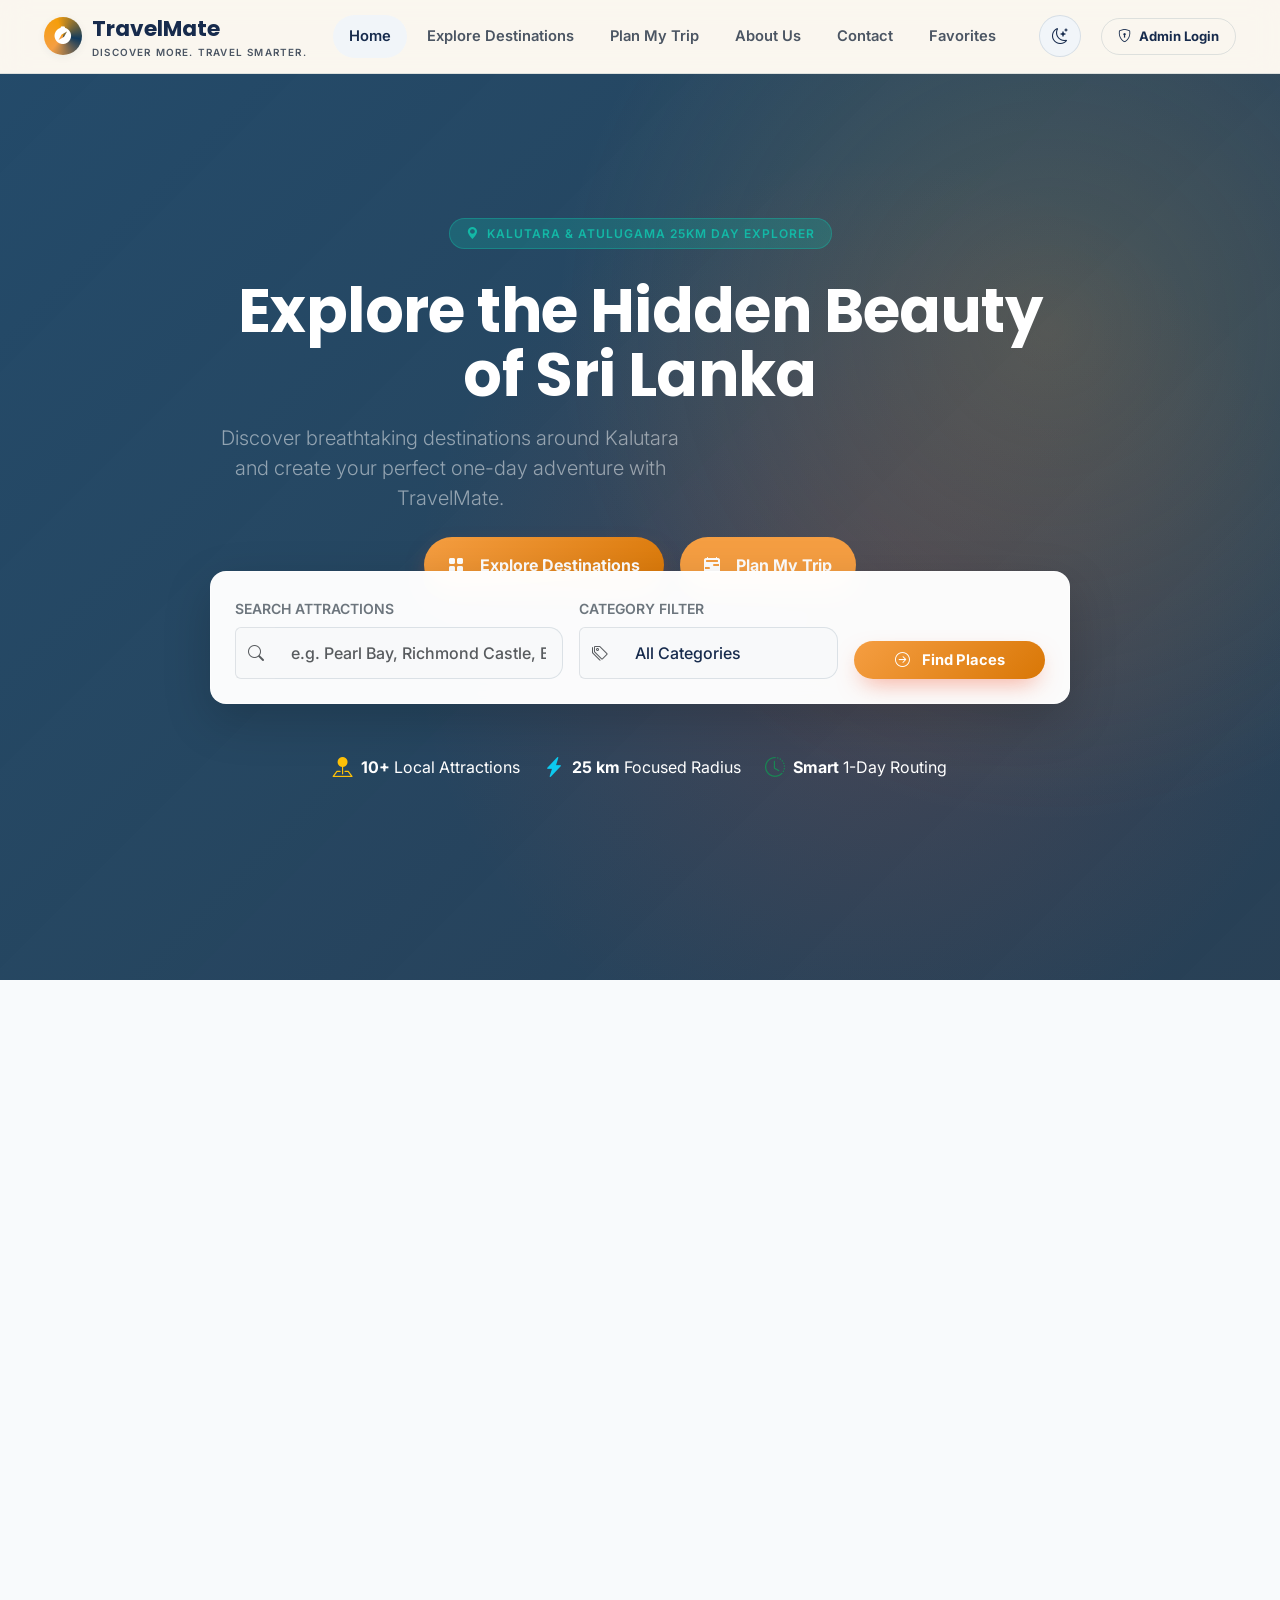
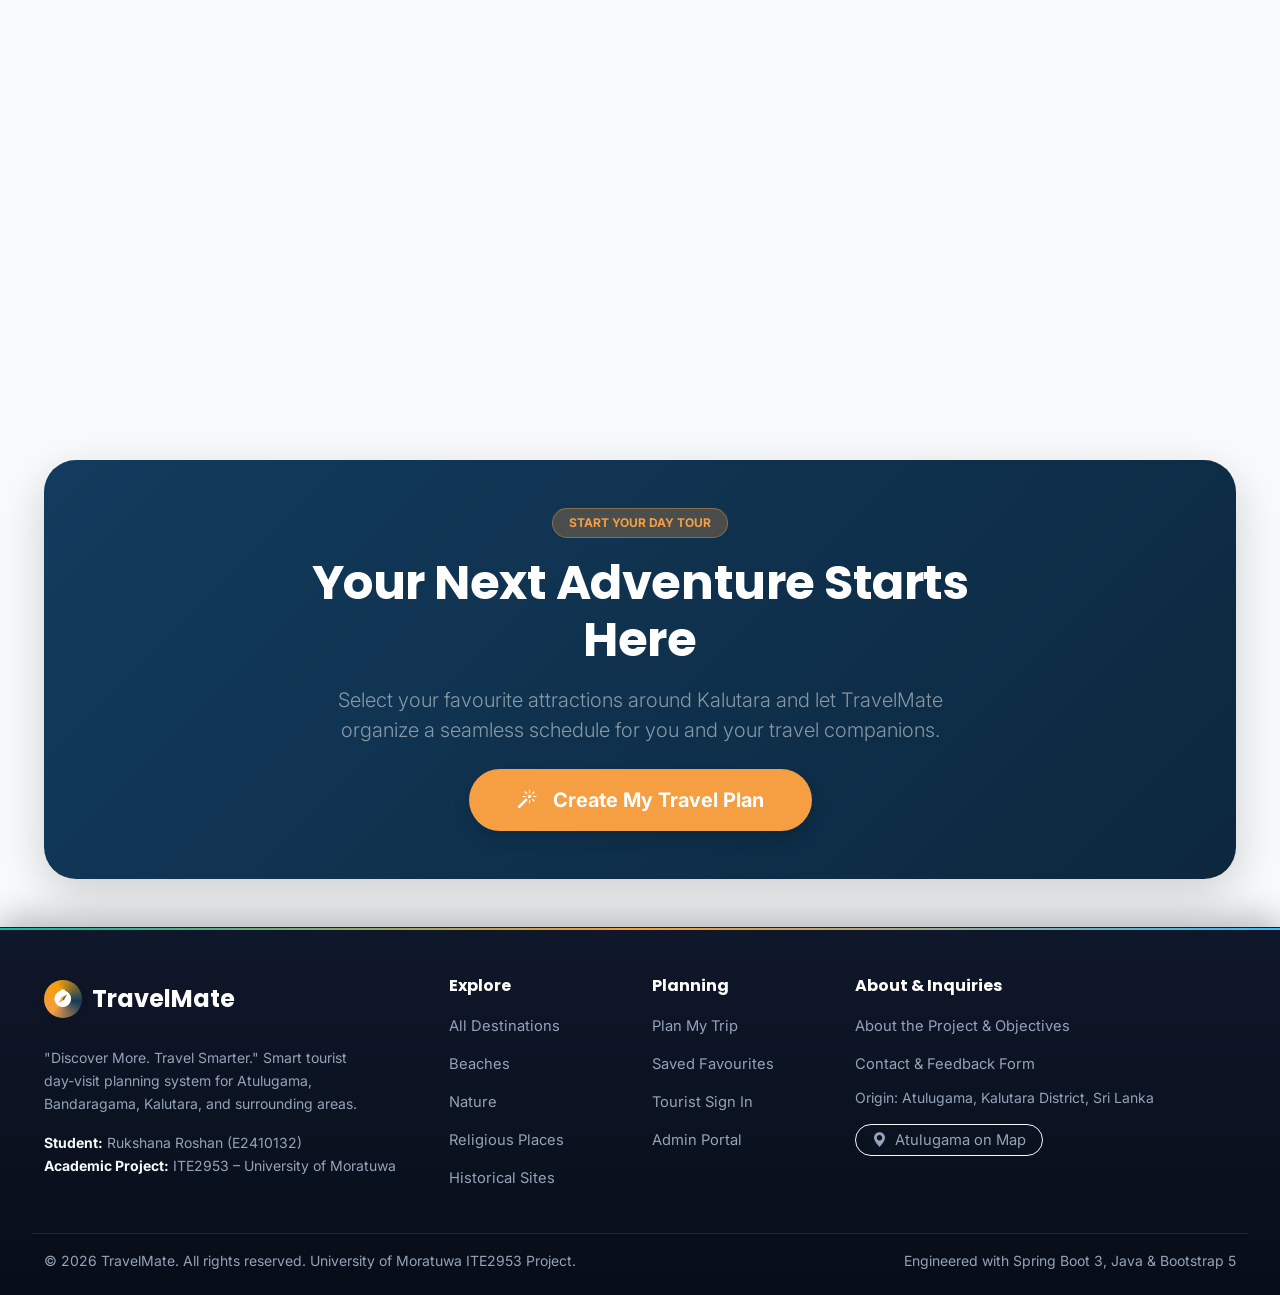
==== frontend/index.html @ 0e86705a "feat(ui): design frontend web pages and CSS design system" ====
<!DOCTYPE html>
<html lang="en">
<head>
<meta charset="UTF-8" />
<meta name="viewport" content="width=device-width, initial-scale=1.0" />
<title>TravelMate – Smart Tourist Day-Visit Planner</title>
<meta name="description" content="Discover breathtaking destinations around Kalutara and Atulugama, Sri Lanka and create your perfect one-day adventure with TravelMate." />
<link rel="preconnect" href="https://fonts.googleapis.com">
<link rel="preconnect" href="https://fonts.gstatic.com" crossorigin>
<link href="https://fonts.googleapis.com/css2?family=Inter:wght@300;400;500;600;700&family=Poppins:wght@500;600;700;800&display=swap" rel="stylesheet">
<link href="https://cdn.jsdelivr.net/npm/bootstrap@5.3.3/dist/css/bootstrap.min.css" rel="stylesheet">
<link href="https://cdn.jsdelivr.net/npm/bootstrap-icons@1.11.3/font/bootstrap-icons.css" rel="stylesheet">
<link rel="stylesheet" href="css/style.css">
</head>
<body data-page="home">

<!-- ===================== NAVIGATION BAR ===================== -->
<nav class="tm-nav sticky-top">
  <div class="container-tm">
    <a href="index.html" class="tm-brand">
      <span class="mark"><i class="bi bi-compass-fill"></i></span>
      <span>TravelMate<small>Discover More. Travel Smarter.</small></span>
    </a>
    <div class="tm-nav-links">
      <a href="index.html" data-nav="home" class="active">Home</a>
      <a href="places.html" data-nav="places">Explore Destinations</a>
      <a href="itinerary.html" data-nav="itinerary">Plan My Trip</a>
      <a href="about.html" data-nav="about">About Us</a>
      <a href="contact.html" data-nav="contact">Contact</a>
      <a href="favorites.html" data-nav="favorites">Favorites</a>
    </div>
    <div class="tm-nav-actions">
      <button class="icon-btn" data-theme-toggle title="Toggle Dark/Light Mode"><i class="bi bi-moon-stars" data-theme-icon></i></button>
      <span data-auth-slot></span>
      <a href="login.html" class="btn-tm btn-tm-outline btn-tm-sm" data-auth-hide><i class="bi bi-shield-lock"></i> Admin Login</a>
      <button class="tm-nav-toggle d-lg-none" aria-label="Toggle navigation"><i class="bi bi-list fs-3"></i></button>
    </div>
  </div>
</nav>

<!-- ===================== HERO SECTION ===================== -->
<header class="tm-hero" style="background: linear-gradient(135deg, rgba(18, 59, 93, 0.92) 0%, rgba(12, 39, 62, 0.88) 100%), url('https://images.unsplash.com/photo-1544735716-392fe2489ffa?auto=format&fit=crop&w=1920&q=80') center/cover no-repeat;">
  <div class="container-tm py-5">
    <div class="tm-hero-content text-center mx-auto" style="max-width: 860px;">
      <span class="badge rounded-pill px-3 py-2 mb-3 text-uppercase fw-semibold" style="background: rgba(19, 184, 166, 0.25); color: #13B8A6; border: 1px solid rgba(19, 184, 166, 0.4); letter-spacing: 1px;">
        <i class="bi bi-geo-alt-fill me-1"></i> Kalutara &amp; Atulugama 25km Day Explorer
      </span>
      <h1 class="display-4 fw-bold text-white mb-3" style="font-family: var(--font-display);">Explore the Hidden Beauty of Sri Lanka</h1>
      <p class="lead text-white-50 mb-4 fs-5">
        Discover breathtaking destinations around Kalutara and create your perfect one-day adventure with TravelMate.
      </p>
      
      <div class="d-flex justify-content-center gap-3 flex-wrap mb-5">
        <a href="places.html" class="btn-tm btn-tm-primary px-4 py-3 fs-6">
          <i class="bi bi-grid-fill me-2"></i> Explore Destinations
        </a>
        <a href="itinerary.html" class="btn-tm btn-tm-accent px-4 py-3 fs-6" style="background: var(--accent); color: #fff;">
          <i class="bi bi-calendar2-range-fill me-2"></i> Plan My Trip
        </a>
      </div>

      <!-- HERO SEARCH BOX -->
      <div class="tm-search-card shadow-lg p-4 rounded-4" style="background: rgba(255, 255, 255, 0.98); backdrop-filter: blur(10px); color: var(--text-dark);">
        <form id="heroSearchForm" class="row g-3 align-items-end text-start">
          <div class="col-lg-5 col-md-6">
            <label class="form-label fw-semibold text-secondary small text-uppercase">Search Attractions</label>
            <div class="input-group">
              <span class="input-group-text bg-light border-end-0"><i class="bi bi-search text-muted"></i></span>
              <input type="text" id="heroKeyword" class="form-control border-start-0 bg-light" placeholder="e.g. Pearl Bay, Richmond Castle, Beach..." />
            </div>
          </div>
          <div class="col-lg-4 col-md-6">
            <label class="form-label fw-semibold text-secondary small text-uppercase">Category Filter</label>
            <div class="input-group">
              <span class="input-group-text bg-light border-end-0"><i class="bi bi-tags text-muted"></i></span>
              <select id="heroCategory" class="form-select border-start-0 bg-light">
                <option value="">All Categories</option>
                <option value="1">Recreation</option>
                <option value="2">Adventure</option>
                <option value="3">Nature</option>
                <option value="4">Beaches</option>
                <option value="5">Religious Places</option>
                <option value="6">Historical Attractions</option>
              </select>
            </div>
          </div>
          <div class="col-lg-3 col-md-12">
            <button type="submit" class="btn-tm btn-tm-primary w-100 py-2">
              <i class="bi bi-arrow-right-circle me-1"></i> Find Places
            </button>
          </div>
        </form>
      </div>

      <!-- Hero quick metrics -->
      <div class="d-flex justify-content-center gap-4 mt-5 text-white flex-wrap">
        <div class="d-flex align-items-center gap-2"><i class="bi bi-pin-map-fill text-warning fs-5"></i><span><b>10+</b> Local Attractions</span></div>
        <div class="d-flex align-items-center gap-2"><i class="bi bi-lightning-charge-fill text-info fs-5"></i><span><b>25 km</b> Focused Radius</span></div>
        <div class="d-flex align-items-center gap-2"><i class="bi bi-clock-history text-success fs-5"></i><span><b>Smart</b> 1-Day Routing</span></div>
      </div>
    </div>
  </div>
</header>

<!-- ===================== HOW TRAVELMATE WORKS ===================== -->
<section class="tm-section py-5" style="background: var(--bg-soft);">
  <div class="container-tm py-4">
    <div class="text-center mb-5 fade-up">
      <span class="text-uppercase fw-bold small" style="color: var(--secondary); letter-spacing: 1.5px;">Simple &amp; Efficient</span>
      <h2 class="fw-bold mt-1" style="font-family: var(--font-display); color: var(--primary);">How TravelMate Works</h2>
      <p class="text-muted mx-auto" style="max-width: 620px;">Organize your short trip seamlessly without browsing through countless disjointed websites.</p>
    </div>

    <div class="row g-4 justify-content-center">
      <div class="col-md-4 fade-up">
        <div class="card h-100 border-0 p-4 rounded-4 shadow-sm text-center position-relative overflow-hidden" style="background: var(--surface);">
          <div class="rounded-circle d-inline-flex align-items-center justify-content-center mx-auto mb-3" style="width: 72px; height: 72px; background: rgba(18, 59, 93, 0.08); color: var(--primary);">
            <i class="bi bi-binoculars-fill fs-2"></i>
          </div>
          <div class="badge rounded-pill position-absolute top-0 end-0 m-3 px-3 py-2" style="background: var(--primary); color: #fff;">Step 1</div>
          <h5 class="fw-bold mb-2">1. Explore Nearby Destinations</h5>
          <p class="text-muted small mb-0">Browse verified attractions within ~25 km of Atulugama, complete with approximate distances, durations, and high-res imagery.</p>
        </div>
      </div>

      <div class="col-md-4 fade-up">
        <div class="card h-100 border-0 p-4 rounded-4 shadow-sm text-center position-relative overflow-hidden" style="background: var(--surface);">
          <div class="rounded-circle d-inline-flex align-items-center justify-content-center mx-auto mb-3" style="width: 72px; height: 72px; background: rgba(19, 184, 166, 0.12); color: var(--secondary);">
            <i class="bi bi-check-circle-fill fs-2"></i>
          </div>
          <div class="badge rounded-pill position-absolute top-0 end-0 m-3 px-3 py-2" style="background: var(--secondary); color: #fff;">Step 2</div>
          <h5 class="fw-bold mb-2">2. Select Your Favourite Places</h5>
          <p class="text-muted small mb-0">Pick the destinations you want to visit, set your trip start time, end time, and choose car or motorcycle travel mode.</p>
        </div>
      </div>

      <div class="col-md-4 fade-up">
        <div class="card h-100 border-0 p-4 rounded-4 shadow-sm text-center position-relative overflow-hidden" style="background: var(--surface);">
          <div class="rounded-circle d-inline-flex align-items-center justify-content-center mx-auto mb-3" style="width: 72px; height: 72px; background: rgba(245, 158, 66, 0.12); color: var(--accent);">
            <i class="bi bi-signpost-split-fill fs-2"></i>
          </div>
          <div class="badge rounded-pill position-absolute top-0 end-0 m-3 px-3 py-2" style="background: var(--accent); color: #fff;">Step 3</div>
          <h5 class="fw-bold mb-2">3. Generate Your Travel Plan</h5>
          <p class="text-muted small mb-0">Our nearest-neighbour algorithm arranges an optimal sequence with arrival/departure timestamps, ready to save or print.</p>
        </div>
      </div>
    </div>
  </div>
</section>

<!-- ===================== DESTINATION CATEGORIES ===================== -->
<section class="tm-section py-5">
  <div class="container-tm py-4">
    <div class="d-flex justify-content-between align-items-end flex-wrap gap-3 mb-5 fade-up">
      <div>
        <span class="text-uppercase fw-bold small" style="color: var(--secondary); letter-spacing: 1.5px;">Discover By Theme</span>
        <h2 class="fw-bold mb-0" style="font-family: var(--font-display); color: var(--primary);">Destination Categories</h2>
      </div>
      <a href="places.html" class="btn-tm btn-tm-outline">View All Attractions <i class="bi bi-arrow-right ms-1"></i></a>
    </div>

    <div class="row g-4" id="homeCategoryGrid">
      <!-- Loaded dynamically via js/index.js -->
    </div>
  </div>
</section>

<!-- ===================== FEATURED DESTINATIONS ===================== -->
<section class="tm-section py-5" style="background: var(--bg-soft);">
  <div class="container-tm py-4">
    <div class="d-flex justify-content-between align-items-end flex-wrap gap-3 mb-5 fade-up">
      <div>
        <span class="text-uppercase fw-bold small" style="color: var(--secondary); letter-spacing: 1.5px;">Hand-picked Highlights</span>
        <h2 class="fw-bold mb-0" style="font-family: var(--font-display); color: var(--primary);">Featured Destinations</h2>
        <p class="text-muted small mb-0 mt-1">Curated local attractions located within approximately 25 km of Atulugama</p>
      </div>
      <a href="places.html" class="btn-tm btn-tm-primary">Browse All Destinations <i class="bi bi-grid ms-1"></i></a>
    </div>

    <div class="row g-4" id="homeFeaturedGrid">
      <!-- Loaded dynamically via js/index.js -->
    </div>
  </div>
</section>

<!-- ===================== CALL TO ACTION ===================== -->
<section class="tm-section py-5">
  <div class="container-tm">
    <div class="card border-0 p-5 rounded-5 text-center shadow-lg position-relative overflow-hidden" style="background: linear-gradient(135deg, var(--primary) 0%, #0c273e 100%); color: #fff;">
      <div class="position-relative z-1" style="max-width: 680px; margin: 0 auto;">
        <span class="badge rounded-pill px-3 py-2 mb-3 text-uppercase" style="background: rgba(245, 158, 66, 0.25); color: #F59E42; border: 1px solid rgba(245, 158, 66, 0.4);">
          Start Your Day Tour
        </span>
        <h2 class="display-5 fw-bold text-white mb-3" style="font-family: var(--font-display);">Your Next Adventure Starts Here</h2>
        <p class="lead mb-4 text-white-50">Select your favourite attractions around Kalutara and let TravelMate organize a seamless schedule for you and your travel companions.</p>
        <a href="itinerary.html" class="btn-tm btn-tm-accent px-5 py-3 fs-5 shadow" style="background: var(--accent); color: #fff;">
          <i class="bi bi-magic me-2"></i> Create My Travel Plan
        </a>
      </div>
    </div>
  </div>
</section>

<!-- ===================== FOOTER ===================== -->
<footer class="tm-footer pt-5 pb-4">
  <div class="container-tm">
    <div class="row g-4 pb-4 border-bottom border-secondary border-opacity-25">
      <div class="col-lg-4 col-md-6">
        <a href="index.html" class="tm-brand text-white mb-3 d-inline-flex text-decoration-none">
          <span class="mark bg-white text-primary"><i class="bi bi-compass-fill"></i></span>
          <span class="text-white fs-4 fw-bold">TravelMate</span>
        </a>
        <p class="small text-white-50 mt-2" style="max-width: 320px;">
          "Discover More. Travel Smarter." Smart tourist day-visit planning system for Atulugama, Bandaragama, Kalutara, and surrounding areas.
        </p>
        <p class="small text-white-50 mb-0">
          <strong>Student:</strong> Rukshana Roshan (E2410132)<br>
          <strong>Academic Project:</strong> ITE2953 – University of Moratuwa
        </p>
      </div>

      <div class="col-lg-2 col-6">
        <h6 class="text-white fw-bold mb-3">Explore</h6>
        <ul class="list-unstyled small d-flex flex-column gap-2 text-white-50">
          <li><a href="places.html" class="text-decoration-none text-white-50 hover-text-white">All Destinations</a></li>
          <li><a href="places.html?category=4" class="text-decoration-none text-white-50 hover-text-white">Beaches</a></li>
          <li><a href="places.html?category=3" class="text-decoration-none text-white-50 hover-text-white">Nature</a></li>
          <li><a href="places.html?category=5" class="text-decoration-none text-white-50 hover-text-white">Religious Places</a></li>
          <li><a href="places.html?category=6" class="text-decoration-none text-white-50 hover-text-white">Historical Sites</a></li>
        </ul>
      </div>

      <div class="col-lg-2 col-6">
        <h6 class="text-white fw-bold mb-3">Planning</h6>
        <ul class="list-unstyled small d-flex flex-column gap-2 text-white-50">
          <li><a href="itinerary.html" class="text-decoration-none text-white-50 hover-text-white">Plan My Trip</a></li>
          <li><a href="favorites.html" class="text-decoration-none text-white-50 hover-text-white">Saved Favourites</a></li>
          <li><a href="login.html" class="text-decoration-none text-white-50 hover-text-white">Tourist Sign In</a></li>
          <li><a href="login.html" class="text-decoration-none text-white-50 hover-text-white">Admin Portal</a></li>
        </ul>
      </div>

      <div class="col-lg-4 col-md-6">
        <h6 class="text-white fw-bold mb-3">About &amp; Inquiries</h6>
        <ul class="list-unstyled small d-flex flex-column gap-2 text-white-50 mb-3">
          <li><a href="about.html" class="text-decoration-none text-white-50 hover-text-white">About the Project &amp; Objectives</a></li>
          <li><a href="contact.html" class="text-decoration-none text-white-50 hover-text-white">Contact &amp; Feedback Form</a></li>
          <li><span class="text-white-50">Origin: Atulugama, Kalutara District, Sri Lanka</span></li>
        </ul>
        <div class="d-flex gap-2">
          <a href="https://maps.google.com/?q=6.7022,80.0528" target="_blank" class="btn btn-sm btn-outline-light rounded-pill px-3">
            <i class="bi bi-geo-alt-fill me-1"></i> Atulugama on Map
          </a>
        </div>
      </div>
    </div>

    <div class="d-flex justify-content-between align-items-center flex-wrap pt-3 small text-white-50">
      <span>&copy; 2026 TravelMate. All rights reserved. University of Moratuwa ITE2953 Project.</span>
      <span>Engineered with Spring Boot 3, Java &amp; Bootstrap 5</span>
    </div>
  </div>
</footer>

<script src="https://cdn.jsdelivr.net/npm/bootstrap@5.3.3/dist/js/bootstrap.bundle.min.js"></script>
<script src="js/data.js"></script>
<script src="js/config.js"></script>
<script src="js/api.js"></script>
<script src="js/main.js"></script>
<script src="js/index.js"></script>
</body>
</html>
---- frontend/css/style.css ----
/* ==========================================================================
   TRAVEL MATE — Core Design System
   "Discover More. Travel Smarter."
   Color Palette:
     Primary: Deep Ocean Blue (#123B5D)
     Secondary: Tropical Teal (#13B8A6)
     Accent: Sunset Orange (#F59E42)
     Background: Soft White (#F8FAFC)
     Text: Dark Slate (#172B4D)
   Typography: Poppins (headings), Inter (body)
   ========================================================================== */

@import url('https://fonts.googleapis.com/css2?family=Inter:wght@300;400;500;600;700&family=Poppins:wght@500;600;700;800&display=swap');

/* ---------- Design Tokens ---------- */
:root {
  /* Brand palette */
  --primary: #123B5D;          /* Deep Ocean Blue */
  --secondary: #13B8A6;        /* Tropical Teal */
  --accent: #F59E42;           /* Sunset Orange */
  --bg-soft: #F8FAFC;          /* Soft White */
  --text-dark: #172B4D;        /* Dark Slate */

  --ink: var(--text-dark);
  --teal: var(--primary);
  --teal-deep: #0c273e;
  --teal-soft: #e2f7f4;
  --coral: var(--accent);
  --coral-deep: #d97706;
  --gold: #f59e0b;
  --sand: var(--bg-soft);
  --sand-100: #eef2f6;
  --mist: #f1f5f9;
  --white: #ffffff;
  --line: rgba(18, 59, 93, 0.12);

  /* Semantic (light mode default) */
  --bg: var(--sand);
  --surface: var(--white);
  --surface-2: var(--mist);
  --text: var(--ink);
  --text-muted: #4b5563;
  --border: var(--line);
  --shadow-color: 18, 59, 93;

  /* Type */
  --font-display: "Poppins", -apple-system, BlinkMacSystemFont, "Segoe UI", sans-serif;
  --font-body: "Inter", -apple-system, BlinkMacSystemFont, "Segoe UI", sans-serif;

  /* Radii & shadow */
  --r-sm: 8px;
  --r-md: 14px;
  --r-lg: 20px;
  --r-pill: 999px;
  --shadow-sm: 0 2px 8px rgba(var(--shadow-color), 0.06);
  --shadow-md: 0 8px 24px rgba(var(--shadow-color), 0.08);
  --shadow-lg: 0 16px 36px rgba(var(--shadow-color), 0.12);

  --nav-h: 74px;
  --transition: 200ms cubic-bezier(.4, 0, .2, 1);
}

[data-theme="dark"] {
  --bg: #0b1928;
  --surface: #102438;
  --surface-2: #16324c;
  --text: #f1f5f9;
  --text-muted: #94a3b8;
  --border: rgba(241, 245, 249, 0.12);
  --shadow-color: 0, 0, 0;
  --sand: #0b1928;
}

/* ---------- Reset / Base ---------- */
* { box-sizing: border-box; }

html { scroll-behavior: smooth; }

body {
  font-family: var(--font-body);
  background: var(--bg);
  color: var(--text);
  transition: background var(--transition), color var(--transition);
  padding-top: var(--nav-h);
  overflow-x: hidden;
}

h1, h2, h3, h4, .display {
  font-family: var(--font-display);
  color: var(--text);
  letter-spacing: -0.01em;
}

a { text-decoration: none; color: inherit; }

.text-muted-tm { color: var(--text-muted) !important; }

.eyebrow {
  font-family: var(--font-body);
  font-size: 0.72rem;
  font-weight: 800;
  letter-spacing: 0.16em;
  text-transform: uppercase;
  color: var(--coral);
}

.container-tm {
  width: 100%;
  max-width: 1240px;
  margin: 0 auto;
  padding: 0 24px;
}

::selection { background: var(--coral); color: #fff; }

:focus-visible {
  outline: 2px solid var(--coral);
  outline-offset: 3px;
}

@media (prefers-reduced-motion: reduce) {
  *, *::before, *::after {
    animation-duration: 0.01ms !important;
    animation-iteration-count: 1 !important;
    transition-duration: 0.01ms !important;
    scroll-behavior: auto !important;
  }
}

/* ---------- Navbar ---------- */
.tm-nav {
  position: fixed;
  top: 0; left: 0; right: 0;
  height: var(--nav-h);
  z-index: 1000;
  display: flex;
  align-items: center;
  background: rgba(251, 246, 236, 0.82);
  backdrop-filter: blur(14px) saturate(160%);
  -webkit-backdrop-filter: blur(14px) saturate(160%);
  border-bottom: 1px solid var(--border);
  transition: background var(--transition);
}
[data-theme="dark"] .tm-nav { background: rgba(8, 24, 26, 0.82); }

.tm-nav .container-tm { display: flex; align-items: center; justify-content: space-between; }

.tm-brand {
  display: flex; align-items: center; gap: 10px;
  font-family: var(--font-display);
  font-weight: 700; font-size: 1.35rem;
  color: var(--text);
}
.tm-brand .mark {
  width: 38px; height: 38px; border-radius: 50%;
  background: conic-gradient(from 220deg, var(--coral), var(--gold), var(--teal), var(--coral));
  display: flex; align-items: center; justify-content: center;
  color: #fff; font-size: 1.1rem;
  box-shadow: var(--shadow-sm);
}
.tm-brand small { display: block; font-size: 0.62rem; font-weight: 600; letter-spacing: .12em; color: var(--text-muted); text-transform: uppercase; font-family: var(--font-body); }

.tm-nav-links { display: flex; align-items: center; gap: 4px; }
.tm-nav-links a {
  padding: 10px 16px; border-radius: var(--r-pill);
  font-weight: 600; font-size: 0.92rem; color: var(--text-muted);
  transition: all var(--transition);
  position: relative;
}
.tm-nav-links a:hover, .tm-nav-links a.active { color: var(--text); background: var(--surface-2); }

.tm-nav-actions { display: flex; align-items: center; gap: 10px; }

.icon-btn {
  width: 42px; height: 42px; border-radius: 50%;
  display: inline-flex; align-items: center; justify-content: center;
  background: var(--surface-2); border: 1px solid var(--border);
  color: var(--text); cursor: pointer; transition: all var(--transition);
}
.icon-btn:hover { background: var(--coral); color: #fff; border-color: var(--coral); transform: translateY(-2px); }

.btn-tm {
  display: inline-flex; align-items: center; justify-content: center; gap: 8px;
  padding: 12px 24px; border-radius: var(--r-pill);
  font-weight: 700; font-size: 0.92rem; border: none; cursor: pointer;
  transition: all var(--transition); white-space: nowrap;
}
.btn-tm-primary {
  background: linear-gradient(135deg, var(--coral), var(--coral-deep));
  color: #fff; box-shadow: 0 10px 24px -8px rgba(242, 84, 45, 0.55);
}
.btn-tm-primary:hover { transform: translateY(-2px); box-shadow: 0 14px 30px -8px rgba(242, 84, 45, 0.65); color: #fff; }
.btn-tm-outline {
  background: transparent; border: 1.5px solid var(--border); color: var(--text);
}
.btn-tm-outline:hover { border-color: var(--teal); background: var(--surface-2); }
.btn-tm-dark { background: var(--teal-deep); color: #fff; }
.btn-tm-dark:hover { background: var(--ink); color: #fff; transform: translateY(-2px); }
.btn-tm-sm { padding: 8px 16px; font-size: 0.82rem; }
.btn-tm-block { width: 100%; }

.tm-nav-toggle {
  display: none; width: 42px; height: 42px; border-radius: 50%;
  border: 1px solid var(--border); background: var(--surface-2);
  align-items: center; justify-content: center; color: var(--text);
}

/* ---------- Hero ---------- */
.tm-hero {
  position: relative;
  background: radial-gradient(120% 140% at 15% 0%, #12615f 0%, var(--teal-deep) 46%, var(--ink) 100%);
  color: #fff;
  overflow: hidden;
  padding: 96px 0 150px;
}

.tm-hero::before {
  content: "";
  position: absolute; inset: 0;
  background-image:
    radial-gradient(circle at 82% 28%, rgba(232, 163, 61, 0.20), transparent 40%),
    radial-gradient(circle at 68% 60%, rgba(242, 84, 45, 0.16), transparent 45%);
  pointer-events: none;
}

.tm-radar {
  position: absolute; right: -6%; top: 50%; transform: translateY(-50%);
  width: 620px; height: 620px; max-width: 60vw; max-height: 60vw;
  opacity: 0.9; pointer-events: none;
}
.tm-radar circle.ring { fill: none; stroke: rgba(255,255,255,0.14); stroke-width: 1; }
.tm-radar circle.ring2 { fill: none; stroke: rgba(255,255,255,0.10); stroke-width: 1; stroke-dasharray: 4 6; }
.tm-radar .sweep {
  transform-origin: center;
  animation: tm-sweep 7s linear infinite;
}
@keyframes tm-sweep { to { transform: rotate(360deg); } }
.tm-radar .pin { fill: var(--gold); }
.tm-radar .pin.p2 { fill: var(--coral); }
.tm-radar .pulse { animation: tm-pulse 2.4s ease-out infinite; transform-origin: center; }
.tm-radar .pulse.delay { animation-delay: 1.2s; }
@keyframes tm-pulse {
  0% { opacity: 0.55; transform: scale(0.3); }
  100% { opacity: 0; transform: scale(3.2); }
}

.tm-hero-content { position: relative; z-index: 2; max-width: 640px; }
.tm-hero .eyebrow { color: var(--gold); }
.tm-hero h1 {
  font-size: clamp(2.4rem, 5vw, 3.8rem);
  font-weight: 600; line-height: 1.06; margin: 14px 0 20px;
}
.tm-hero h1 em { font-style: italic; color: var(--gold); }
.tm-hero p.lead { font-size: 1.12rem; color: rgba(255,255,255,0.78); max-width: 480px; margin-bottom: 34px; }

.tm-hero-stats { display: flex; gap: 34px; margin-top: 48px; flex-wrap: wrap; }
.tm-hero-stats .stat b { font-family: var(--font-display); font-size: 1.9rem; display: block; color: #fff; }
.tm-hero-stats .stat span { font-size: 0.8rem; color: rgba(255,255,255,0.6); text-transform: uppercase; letter-spacing: 0.08em; }

/* Search card overlapping hero */
.tm-search-card {
  position: relative; z-index: 3;
  background: rgba(255,255,255,0.95);
  backdrop-filter: blur(18px);
  border-radius: var(--r-lg);
  box-shadow: var(--shadow-lg);
  padding: 22px;
  margin-top: -70px;
  border: 1px solid rgba(255,255,255,0.6);
}
[data-theme="dark"] .tm-search-card { background: rgba(15, 44, 47, 0.95); border-color: rgba(255,255,255,0.06); }

.tm-search-card .form-control,
.tm-search-card .form-select {
  border-radius: var(--r-md);
  border: 1.5px solid var(--border);
  background: var(--surface-2);
  padding: 13px 16px;
  font-weight: 500;
  color: var(--text);
}
.tm-search-card .form-control:focus, .tm-search-card .form-select:focus {
  border-color: var(--coral); box-shadow: 0 0 0 4px rgba(242,84,45,0.12); background: var(--surface);
}
.tm-search-card label.tm-field-label {
  font-size: 0.7rem; font-weight: 800; text-transform: uppercase; letter-spacing: 0.08em;
  color: var(--text-muted); margin-bottom: 6px; display: block;
}

/* ---------- Section ---------- */
.tm-section { padding: 88px 0; }
.tm-section-tight { padding: 56px 0; }
.tm-section-head { max-width: 620px; margin-bottom: 44px; }
.tm-section-head h2 { font-size: clamp(1.7rem, 3vw, 2.4rem); font-weight: 600; margin: 10px 0 12px; }
.tm-section-alt { background: var(--surface-2); }

/* ---------- Category chips ---------- */
.tm-chip-row { display: flex; gap: 12px; flex-wrap: wrap; }
.tm-chip {
  display: inline-flex; align-items: center; gap: 8px;
  padding: 11px 20px; border-radius: var(--r-pill);
  background: var(--surface); border: 1.5px solid var(--border);
  font-weight: 700; font-size: 0.88rem; color: var(--text);
  cursor: pointer; transition: all var(--transition); user-select: none;
}
.tm-chip:hover { border-color: var(--teal); transform: translateY(-2px); }
.tm-chip.active { background: var(--ink); color: #fff; border-color: var(--ink); }
[data-theme="dark"] .tm-chip.active { background: var(--coral); border-color: var(--coral); }

/* ---------- Cards ---------- */
.tm-card {
  background: var(--surface);
  border-radius: var(--r-lg);
  overflow: hidden;
  border: 1px solid var(--border);
  box-shadow: var(--shadow-sm);
  transition: transform var(--transition), box-shadow var(--transition);
  height: 100%;
  display: flex; flex-direction: column;
}
.tm-card:hover { transform: translateY(-6px); box-shadow: var(--shadow-lg); }

.tm-card-media { position: relative; aspect-ratio: 4/3; overflow: hidden; background: var(--surface-2); }
.tm-card-media img { width: 100%; height: 100%; object-fit: cover; transition: transform 600ms ease; }
.tm-card:hover .tm-card-media img { transform: scale(1.08); }

.tm-card-fav {
  position: absolute; top: 12px; right: 12px; z-index: 2;
  width: 38px; height: 38px; border-radius: 50%;
  background: rgba(255,255,255,0.92); backdrop-filter: blur(6px);
  display: flex; align-items: center; justify-content: center;
  border: none; color: var(--coral); cursor: pointer; transition: all var(--transition);
}
.tm-card-fav:hover { transform: scale(1.1); }
.tm-card-fav.active i::before { content: "\f415"; } /* bi-heart-fill via bootstrap-icons */

.tm-card-badge {
  position: absolute; top: 12px; left: 12px; z-index: 2;
  background: rgba(11,46,51,0.72); backdrop-filter: blur(6px); color: #fff;
  font-size: 0.72rem; font-weight: 700; padding: 6px 12px; border-radius: var(--r-pill);
}

.tm-card-body { padding: 20px; display: flex; flex-direction: column; gap: 10px; flex: 1; }
.tm-card-body h3 { font-size: 1.12rem; font-weight: 600; margin: 0; }
.tm-card-meta { display: flex; align-items: center; gap: 14px; font-size: 0.82rem; color: var(--text-muted); flex-wrap: wrap; }
.tm-card-meta span { display: inline-flex; align-items: center; gap: 5px; }
.tm-card-foot { margin-top: auto; display: flex; align-items: center; justify-content: space-between; padding-top: 10px; border-top: 1px dashed var(--border); }
.tm-price { font-weight: 800; font-family: var(--font-display); color: var(--teal); }
[data-theme="dark"] .tm-price { color: #7fd6c9; }
.tm-rating { display: flex; align-items: center; gap: 4px; font-weight: 700; font-size: 0.86rem; color: var(--gold); }

/* Skeleton loaders */
.tm-skel { position: relative; overflow: hidden; background: var(--surface-2); }
.tm-skel::after {
  content: ""; position: absolute; inset: 0; transform: translateX(-100%);
  background: linear-gradient(90deg, transparent, rgba(255,255,255,0.35), transparent);
  animation: tm-shimmer 1.4s infinite;
}
[data-theme="dark"] .tm-skel::after { background: linear-gradient(90deg, transparent, rgba(255,255,255,0.06), transparent); }
@keyframes tm-shimmer { 100% { transform: translateX(100%); } }
.tm-skel-card { border-radius: var(--r-lg); height: 100%; min-height: 340px; }
.tm-skel-line { border-radius: 6px; height: 14px; margin-bottom: 10px; }

/* ---------- Toasts ---------- */
.tm-toast-stack { position: fixed; bottom: 24px; right: 24px; z-index: 2000; display: flex; flex-direction: column; gap: 10px; }
.tm-toast {
  min-width: 280px; max-width: 360px;
  background: var(--ink); color: #fff;
  border-radius: var(--r-md); padding: 14px 18px;
  display: flex; align-items: center; gap: 12px;
  box-shadow: var(--shadow-lg);
  animation: tm-toast-in 320ms cubic-bezier(.34,1.56,.64,1);
  border-left: 4px solid var(--teal);
}
.tm-toast.success { border-left-color: #2fbf71; }
.tm-toast.error { border-left-color: var(--coral); }
.tm-toast i { font-size: 1.2rem; }
.tm-toast.success i { color: #2fbf71; }
.tm-toast.error i { color: var(--coral); }
.tm-toast .msg { font-size: 0.88rem; font-weight: 600; }
@keyframes tm-toast-in { from { opacity: 0; transform: translateX(40px); } to { opacity: 1; transform: translateX(0); } }
.tm-toast.out { animation: tm-toast-out 260ms ease forwards; }
@keyframes tm-toast-out { to { opacity: 0; transform: translateX(40px); } }

/* ---------- Loader overlay ---------- */
.tm-loader { display: inline-flex; gap: 6px; align-items: center; justify-content: center; padding: 40px 0; width: 100%; }
.tm-loader .dot { width: 10px; height: 10px; border-radius: 50%; background: var(--coral); animation: tm-bounce 1s infinite ease-in-out; }
.tm-loader .dot:nth-child(2) { animation-delay: 0.15s; background: var(--gold); }
.tm-loader .dot:nth-child(3) { animation-delay: 0.3s; background: var(--teal); }
@keyframes tm-bounce { 0%, 80%, 100% { transform: scale(0.6); opacity: 0.5; } 40% { transform: scale(1); opacity: 1; } }

/* ---------- Buttons: icon pill for wishlist etc ---------- */
.tm-empty {
  text-align: center; padding: 70px 20px; color: var(--text-muted);
}
.tm-empty i { font-size: 2.8rem; color: var(--coral); opacity: 0.6; }
.tm-empty h4 { margin: 16px 0 6px; color: var(--text); }

/* ---------- Footer (Dark Background with Light Fonts) ---------- */
.tm-footer {
  background: linear-gradient(180deg, #0f172a 0%, #070d18 100%) !important;
  color: #cbd5e1 !important;
  padding: 65px 0 28px;
  position: relative;
  border-top: 1px solid rgba(255, 255, 255, 0.08);
  box-shadow: 0 -10px 30px rgba(0, 0, 0, 0.25);
}

/* Vibrant top accent border line */
.tm-footer::before {
  content: "";
  position: absolute;
  top: 0;
  left: 0;
  right: 0;
  height: 2px;
  background: linear-gradient(90deg, #13b8a6 0%, #f59e42 50%, #38bdf8 100%);
}

.tm-footer h1, .tm-footer h2, .tm-footer h3, .tm-footer h4, .tm-footer h5, .tm-footer h6,
.tm-footer .h1, .tm-footer .h2, .tm-footer .h3, .tm-footer .h4, .tm-footer .h5, .tm-footer .h6,
.tm-footer h6[style*="var(--primary)"],
.tm-footer span[style*="var(--primary)"] {
  color: #ffffff !important;
  font-family: var(--font-display, 'Poppins', sans-serif);
  font-weight: 700;
}

.tm-footer p {
  color: #cbd5e1 !important;
  line-height: 1.65;
}

.tm-footer a {
  color: #94a3b8 !important;
  transition: all var(--transition, 0.2s ease);
  display: inline-block;
  padding: 4px 0;
  font-size: 0.92rem;
}

.tm-footer a:hover,
.tm-footer a.hover-text-white:hover {
  color: #38bdf8 !important;
  transform: translateX(3px);
}

.tm-footer .text-muted,
.tm-footer .text-white-50,
.tm-footer small.text-muted {
  color: #94a3b8 !important;
}

.tm-footer strong,
.tm-footer b {
  color: #f8fafc !important;
}

.tm-footer .tm-brand {
  color: #ffffff !important;
  font-family: var(--font-display, 'Poppins', sans-serif);
}

.tm-footer .tm-brand span {
  color: #ffffff !important;
}

.tm-footer .tm-footer-bottom {
  border-top: 1px solid rgba(255, 255, 255, 0.1) !important;
  margin-top: 45px;
  padding-top: 22px;
  display: flex;
  justify-content: space-between;
  align-items: center;
  flex-wrap: wrap;
  gap: 12px;
  font-size: 0.84rem;
  color: #94a3b8 !important;
}

.tm-footer-bottom span,
.tm-footer-bottom a {
  color: #94a3b8 !important;
}

.tm-footer-bottom a:hover {
  color: #ffffff !important;
}

.tm-footer .social {
  display: flex;
  gap: 10px;
}

.tm-footer .social a {
  width: 40px;
  height: 40px;
  border-radius: 50%;
  background: rgba(255, 255, 255, 0.08) !important;
  color: #cbd5e1 !important;
  display: inline-flex;
  align-items: center;
  justify-content: center;
  padding: 0;
  transition: all 0.2s ease;
}

.tm-footer .social a:hover {
  background: var(--coral, #f59e42) !important;
  color: #ffffff !important;
  transform: translateY(-2px);
}

/* Academic & Notice Callout Box in Footer */
.tm-footer .p-3.rounded-3 {
  background: rgba(255, 255, 255, 0.05) !important;
  border: 1px solid rgba(255, 255, 255, 0.12) !important;
  color: #cbd5e1 !important;
}

.tm-footer .p-3.rounded-3 .text-dark {
  color: #ffffff !important;
}

/* ---------- Auth pages ---------- */
.tm-auth-wrap {
  min-height: calc(100vh - var(--nav-h));
  display: flex; align-items: stretch;
}
.tm-auth-art {
  flex: 1; position: relative; display: none;
  background: radial-gradient(120% 120% at 20% 10%, #12615f, var(--teal-deep) 60%, var(--ink));
}
.tm-auth-art .content { position: relative; z-index: 2; padding: 60px; color: #fff; display: flex; flex-direction: column; justify-content: flex-end; height: 100%; }
.tm-auth-form-side { flex: 1; display: flex; align-items: center; justify-content: center; padding: 40px 24px; }
.tm-auth-box { width: 100%; max-width: 420px; }
.tm-auth-box .form-control { border-radius: var(--r-md); padding: 13px 16px; border: 1.5px solid var(--border); background: var(--surface-2); }
.tm-auth-box .form-control:focus { border-color: var(--coral); box-shadow: 0 0 0 4px rgba(242,84,45,0.12); }

/* ---------- Utility ---------- */
.tm-divider-dashed { border-top: 1px dashed var(--border); }
.tm-badge-soft { background: var(--teal-soft); color: var(--teal); font-weight: 700; padding: 4px 12px; border-radius: var(--r-pill); font-size: 0.75rem; }
[data-theme="dark"] .tm-badge-soft { background: rgba(15,92,92,0.35); color: #7fd6c9; }

.fade-up { opacity: 0; transform: translateY(24px); transition: opacity 600ms ease, transform 600ms ease; }
.fade-up.in { opacity: 1; transform: translateY(0); }

@media (max-width: 991px) {
  .tm-nav-links { display: none; }
  .tm-nav-toggle { display: inline-flex; }
  .tm-auth-art { display: none; }
  .tm-radar { display: none; }
}

/* ---------- Enhanced Timeline & Print Support ---------- */
.tm-timeline {
  position: relative;
  padding-left: 36px;
}
.tm-timeline::before {
  content: "";
  position: absolute;
  left: 14px;
  top: 10px;
  bottom: 20px;
  width: 3px;
  background: linear-gradient(to bottom, var(--primary), var(--secondary), var(--accent));
  border-radius: 4px;
}
.tm-tl-item {
  position: relative;
  padding-bottom: 32px;
}
.tm-tl-item:last-child {
  padding-bottom: 0;
}
.tm-tl-dot {
  position: absolute;
  left: -36px;
  top: 4px;
  width: 30px;
  height: 30px;
  border-radius: 50%;
  background: var(--primary);
  color: #fff;
  display: flex;
  align-items: center;
  justify-content: center;
  font-size: 0.82rem;
  font-weight: 700;
  box-shadow: 0 0 0 4px var(--bg);
}
.tm-tl-dot.start-dot {
  background: #10B981;
}
.tm-tl-dot.lunch-dot {
  background: var(--accent);
}
.tm-tl-dot.end-dot {
  background: #6366F1;
}

@media print {
  body {
    background: #fff !important;
    color: #000 !important;
    font-size: 11pt;
  }
  .tm-nav,
  .tm-plan-hero,
  .tm-footer,
  .no-print,
  button,
  .btn-tm,
  .icon-btn,
  #addStopPanel,
  #addStopBtn,
  .tm-stop-actions,
  [data-theme-toggle] {
    display: none !important;
  }
  .container-tm {
    max-width: 100% !important;
    padding: 0 !important;
  }
  .tm-print-header {
    display: block !important;
    margin-bottom: 24px;
    border-bottom: 2px solid #123B5D;
    padding-bottom: 14px;
  }
  .tm-print-header h1 {
    color: #123B5D !important;
    font-size: 20pt;
    margin: 0;
  }
  .tm-card {
    box-shadow: none !important;
    border: 1px solid #ddd !important;
    page-break-inside: avoid;
  }
  .tm-tl-item {
    page-break-inside: avoid;
  }
  a[href]:after {
    content: none !important;
  }
}
.tm-print-header {
  display: none;
}
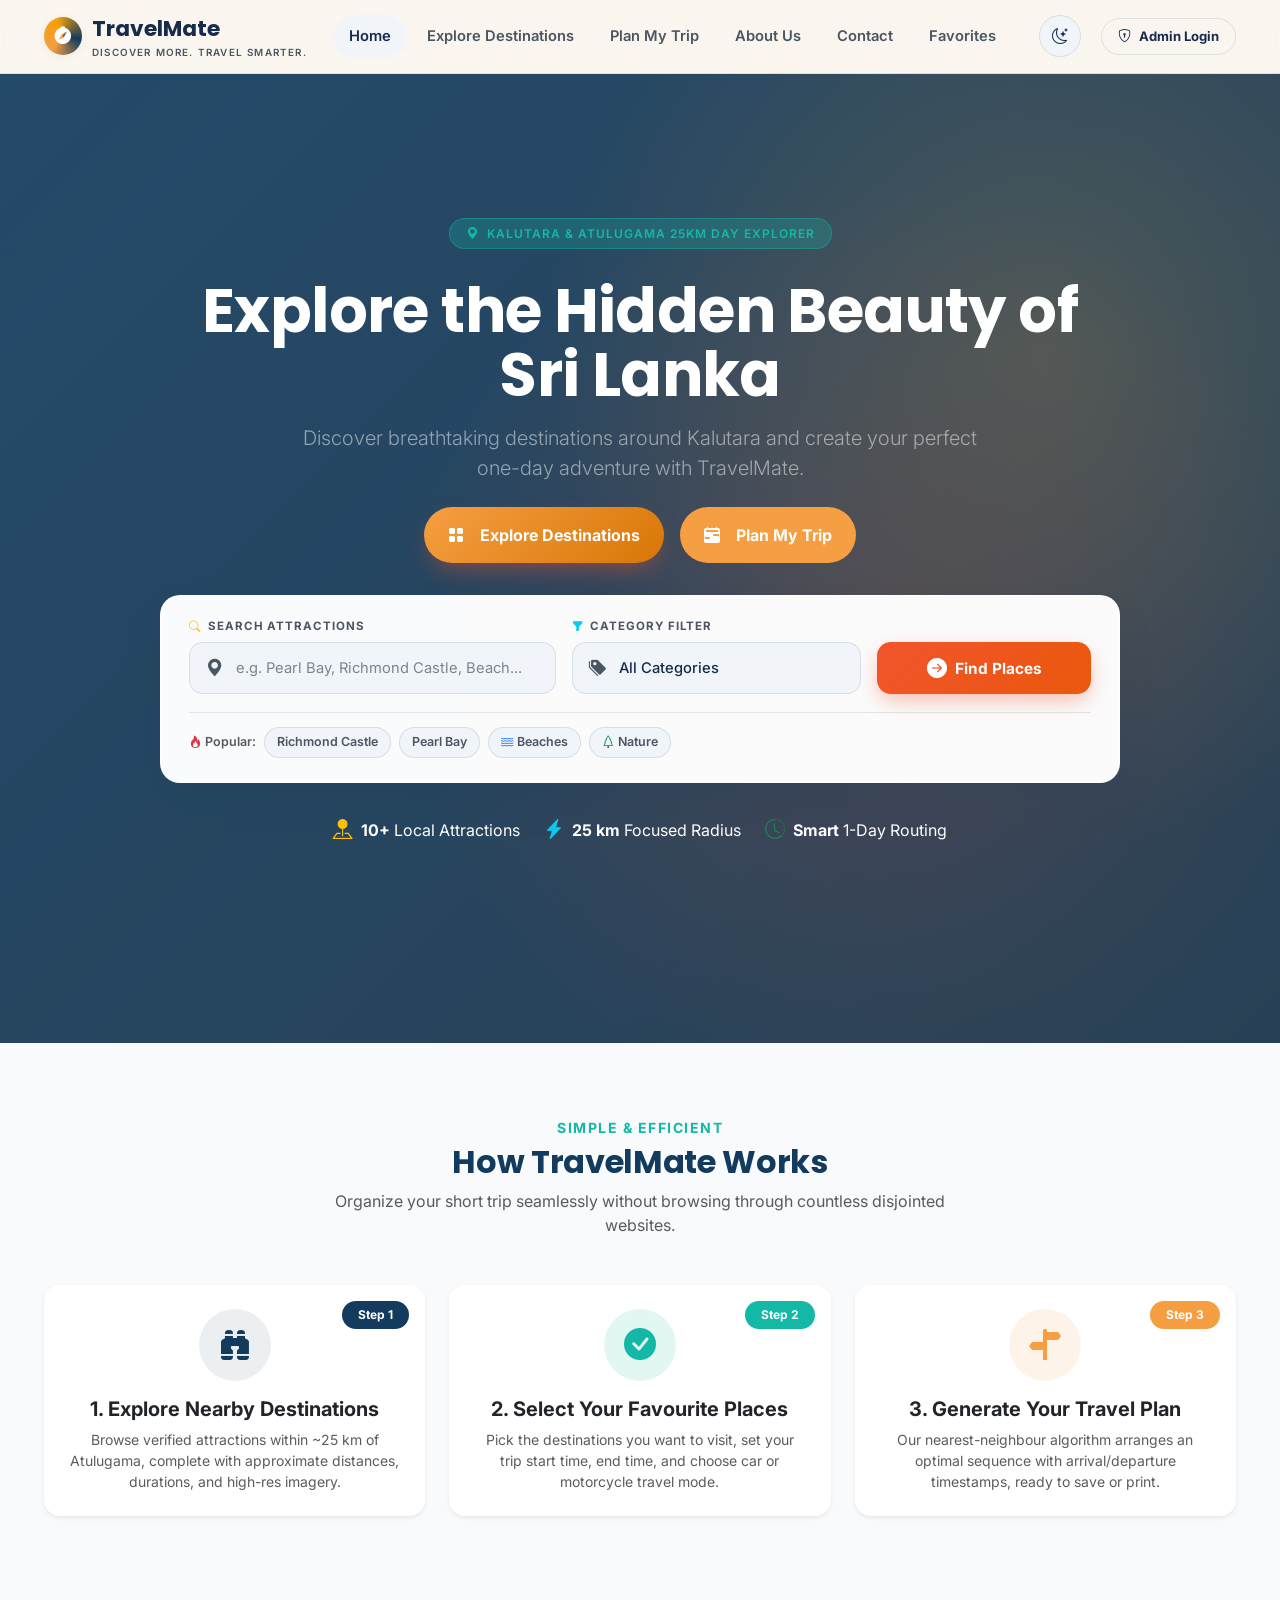
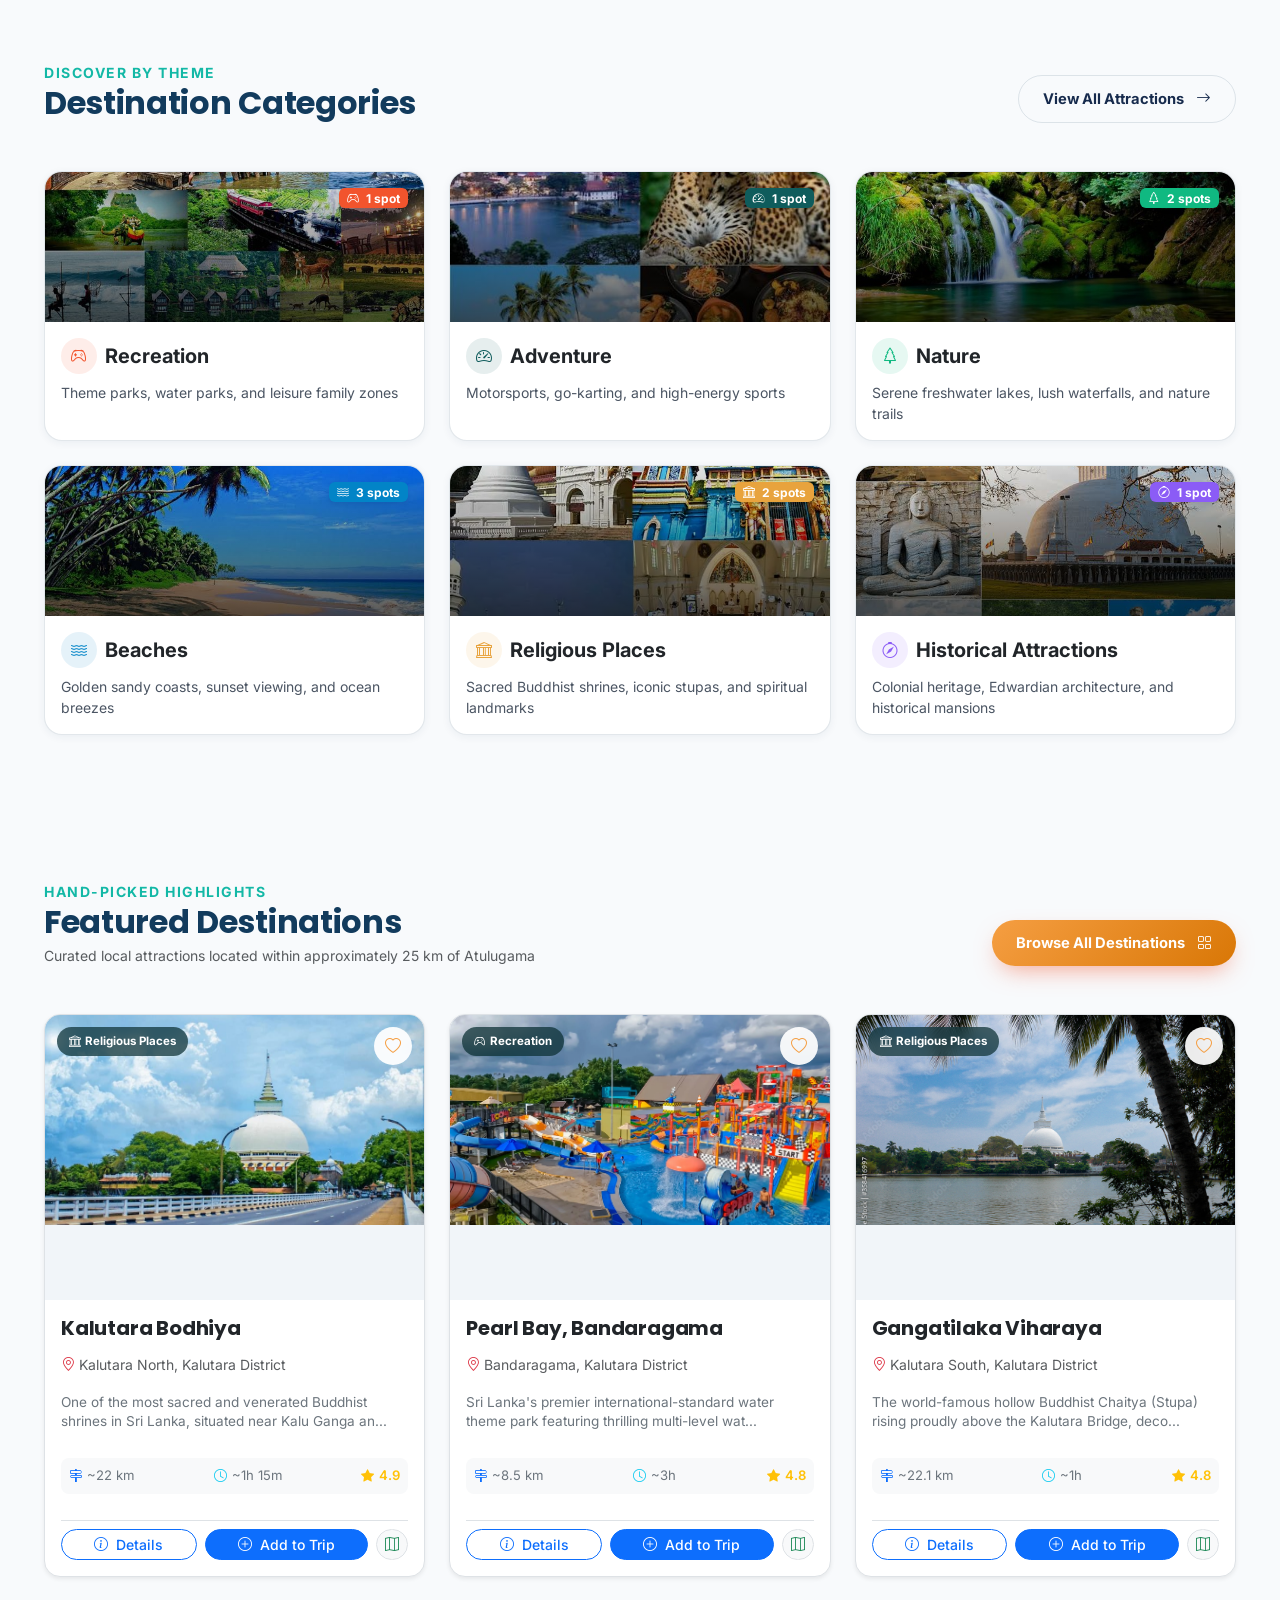
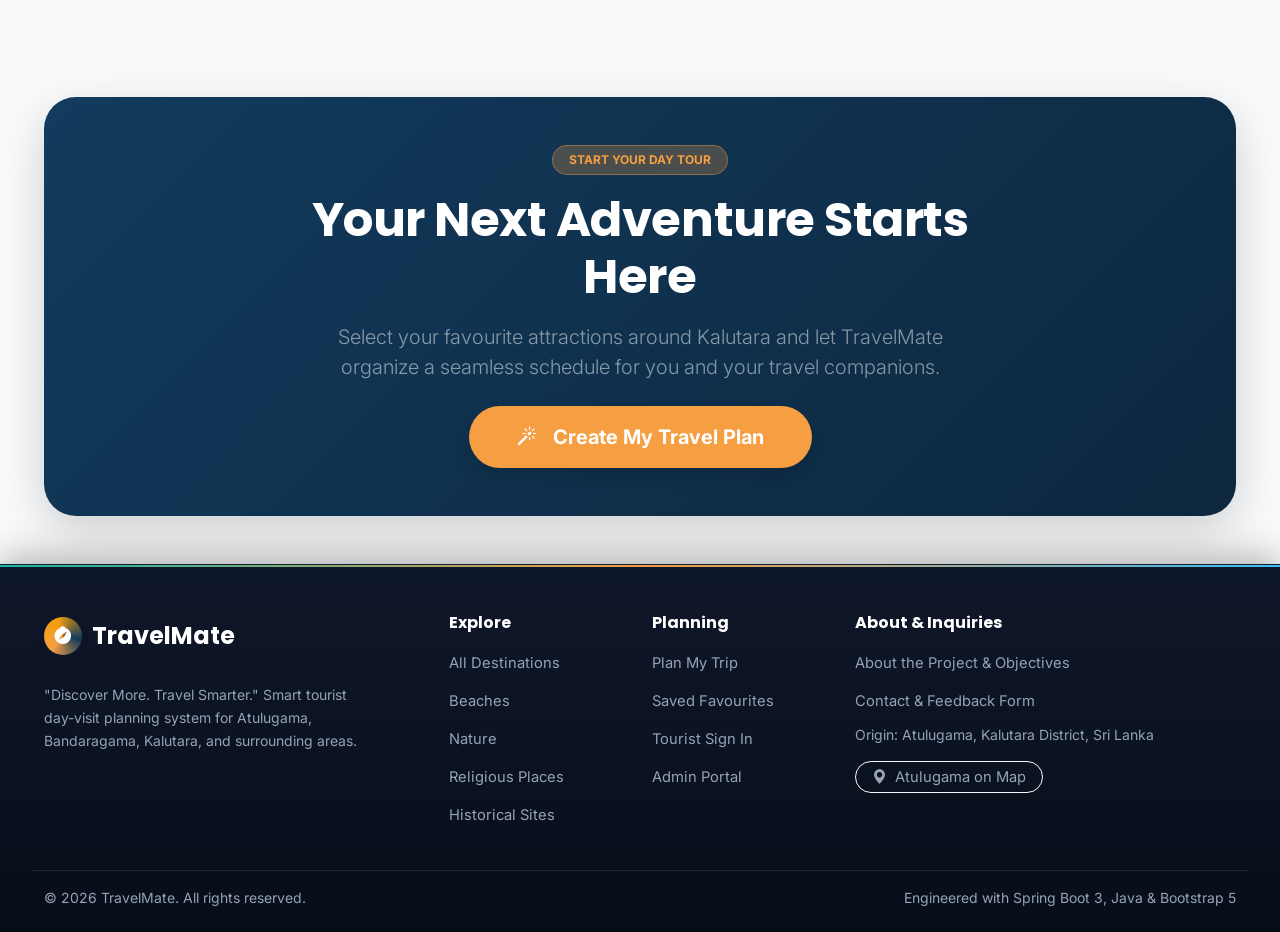
==== commit 28b54dd1: "feat(ui): refine hero search section layout, center subtitle, and update attraction assets" ====
--- a/frontend/index.html
+++ b/frontend/index.html
@@ -41,16 +41,16 @@
 <!-- ===================== HERO SECTION ===================== -->
 <header class="tm-hero" style="background: linear-gradient(135deg, rgba(18, 59, 93, 0.92) 0%, rgba(12, 39, 62, 0.88) 100%), url('https://images.unsplash.com/photo-1544735716-392fe2489ffa?auto=format&fit=crop&w=1920&q=80') center/cover no-repeat;">
   <div class="container-tm py-5">
-    <div class="tm-hero-content text-center mx-auto" style="max-width: 860px;">
+    <div class="tm-hero-content text-center mx-auto" style="max-width: 960px;">
       <span class="badge rounded-pill px-3 py-2 mb-3 text-uppercase fw-semibold" style="background: rgba(19, 184, 166, 0.25); color: #13B8A6; border: 1px solid rgba(19, 184, 166, 0.4); letter-spacing: 1px;">
         <i class="bi bi-geo-alt-fill me-1"></i> Kalutara &amp; Atulugama 25km Day Explorer
       </span>
       <h1 class="display-4 fw-bold text-white mb-3" style="font-family: var(--font-display);">Explore the Hidden Beauty of Sri Lanka</h1>
-      <p class="lead text-white-50 mb-4 fs-5">
+      <p class="lead text-white-50 mb-4 fs-5 mx-auto text-center" style="max-width: 720px;">
         Discover breathtaking destinations around Kalutara and create your perfect one-day adventure with TravelMate.
       </p>
       
-      <div class="d-flex justify-content-center gap-3 flex-wrap mb-5">
+      <div class="d-flex justify-content-center gap-3 flex-wrap mb-4 pb-2">
         <a href="places.html" class="btn-tm btn-tm-primary px-4 py-3 fs-6">
           <i class="bi bi-grid-fill me-2"></i> Explore Destinations
         </a>
@@ -60,20 +60,30 @@
       </div>
 
       <!-- HERO SEARCH BOX -->
-      <div class="tm-search-card shadow-lg p-4 rounded-4" style="background: rgba(255, 255, 255, 0.98); backdrop-filter: blur(10px); color: var(--text-dark);">
+      <div class="tm-search-card">
         <form id="heroSearchForm" class="row g-3 align-items-end text-start">
-          <div class="col-lg-5 col-md-6">
-            <label class="form-label fw-semibold text-secondary small text-uppercase">Search Attractions</label>
-            <div class="input-group">
-              <span class="input-group-text bg-light border-end-0"><i class="bi bi-search text-muted"></i></span>
-              <input type="text" id="heroKeyword" class="form-control border-start-0 bg-light" placeholder="e.g. Pearl Bay, Richmond Castle, Beach..." />
+          <div class="col-lg-5 col-md-5 col-12">
+            <label for="heroKeyword" class="tm-field-label">
+              <i class="bi bi-search text-warning"></i> Search Attractions
+            </label>
+            <div class="tm-search-input-wrap">
+              <i class="bi bi-geo-alt-fill field-icon"></i>
+              <input 
+                type="text" 
+                id="heroKeyword" 
+                class="tm-search-input" 
+                placeholder="e.g. Pearl Bay, Richmond Castle, Beach..." 
+                autocomplete="off"
+              />
             </div>
           </div>
-          <div class="col-lg-4 col-md-6">
-            <label class="form-label fw-semibold text-secondary small text-uppercase">Category Filter</label>
-            <div class="input-group">
-              <span class="input-group-text bg-light border-end-0"><i class="bi bi-tags text-muted"></i></span>
-              <select id="heroCategory" class="form-select border-start-0 bg-light">
+          <div class="col-lg-4 col-md-4 col-12">
+            <label for="heroCategory" class="tm-field-label">
+              <i class="bi bi-funnel-fill text-info"></i> Category Filter
+            </label>
+            <div class="tm-search-input-wrap">
+              <i class="bi bi-tags-fill field-icon"></i>
+              <select id="heroCategory" class="tm-search-select" aria-label="Category Filter">
                 <option value="">All Categories</option>
                 <option value="1">Recreation</option>
                 <option value="2">Adventure</option>
@@ -84,16 +94,29 @@
               </select>
             </div>
           </div>
-          <div class="col-lg-3 col-md-12">
-            <button type="submit" class="btn-tm btn-tm-primary w-100 py-2">
-              <i class="bi bi-arrow-right-circle me-1"></i> Find Places
+          <div class="col-lg-3 col-md-3 col-12">
+            <label class="tm-field-label d-none d-md-block opacity-0" aria-hidden="true">&nbsp;</label>
+            <button type="submit" class="tm-search-btn">
+              <i class="bi bi-arrow-right-circle-fill fs-5"></i>
+              <span>Find Places</span>
             </button>
           </div>
         </form>
+
+        <!-- Quick Trending Suggestions -->
+        <div class="tm-trending-row">
+          <span class="d-inline-flex align-items-center gap-1 text-muted small fw-semibold" style="font-size: 0.78rem;">
+            <i class="bi bi-fire text-danger"></i> Popular:
+          </span>
+          <a href="places.html?q=Richmond+Castle" class="tm-trending-chip">Richmond Castle</a>
+          <a href="places.html?q=Pearl+Bay" class="tm-trending-chip">Pearl Bay</a>
+          <a href="places.html?category=4" class="tm-trending-chip"><i class="bi bi-water text-primary"></i> Beaches</a>
+          <a href="places.html?category=3" class="tm-trending-chip"><i class="bi bi-tree text-success"></i> Nature</a>
+        </div>
       </div>
 
       <!-- Hero quick metrics -->
-      <div class="d-flex justify-content-center gap-4 mt-5 text-white flex-wrap">
+      <div class="d-flex justify-content-center gap-4 mt-4 pt-2 text-white flex-wrap">
         <div class="d-flex align-items-center gap-2"><i class="bi bi-pin-map-fill text-warning fs-5"></i><span><b>10+</b> Local Attractions</span></div>
         <div class="d-flex align-items-center gap-2"><i class="bi bi-lightning-charge-fill text-info fs-5"></i><span><b>25 km</b> Focused Radius</span></div>
         <div class="d-flex align-items-center gap-2"><i class="bi bi-clock-history text-success fs-5"></i><span><b>Smart</b> 1-Day Routing</span></div>
@@ -210,12 +233,8 @@
           <span class="mark bg-white text-primary"><i class="bi bi-compass-fill"></i></span>
           <span class="text-white fs-4 fw-bold">TravelMate</span>
         </a>
-        <p class="small text-white-50 mt-2" style="max-width: 320px;">
+        <p class="small text-white-50 mt-2 mb-0" style="max-width: 320px;">
           "Discover More. Travel Smarter." Smart tourist day-visit planning system for Atulugama, Bandaragama, Kalutara, and surrounding areas.
-        </p>
-        <p class="small text-white-50 mb-0">
-          <strong>Student:</strong> Rukshana Roshan (E2410132)<br>
-          <strong>Academic Project:</strong> ITE2953 – University of Moratuwa
         </p>
       </div>
 
@@ -256,7 +275,7 @@
     </div>
 
     <div class="d-flex justify-content-between align-items-center flex-wrap pt-3 small text-white-50">
-      <span>&copy; 2026 TravelMate. All rights reserved. University of Moratuwa ITE2953 Project.</span>
+      <span>&copy; 2026 TravelMate. All rights reserved.</span>
       <span>Engineered with Spring Boot 3, Java &amp; Bootstrap 5</span>
     </div>
   </div>
--- a/frontend/css/style.css
+++ b/frontend/css/style.css
@@ -251,40 +251,234 @@
   font-weight: 600; line-height: 1.06; margin: 14px 0 20px;
 }
 .tm-hero h1 em { font-style: italic; color: var(--gold); }
-.tm-hero p.lead { font-size: 1.12rem; color: rgba(255,255,255,0.78); max-width: 480px; margin-bottom: 34px; }
+.tm-hero p.lead { 
+  font-size: 1.15rem; 
+  color: rgba(255, 255, 255, 0.82); 
+  max-width: 720px; 
+  margin-left: auto; 
+  margin-right: auto; 
+  margin-bottom: 30px; 
+  text-align: center; 
+}
 
 .tm-hero-stats { display: flex; gap: 34px; margin-top: 48px; flex-wrap: wrap; }
 .tm-hero-stats .stat b { font-family: var(--font-display); font-size: 1.9rem; display: block; color: #fff; }
 .tm-hero-stats .stat span { font-size: 0.8rem; color: rgba(255,255,255,0.6); text-transform: uppercase; letter-spacing: 0.08em; }
 
-/* Search card overlapping hero */
+/* ---------- Hero Search Card ---------- */
 .tm-search-card {
-  position: relative; z-index: 3;
-  background: rgba(255,255,255,0.95);
-  backdrop-filter: blur(18px);
+  position: relative;
+  z-index: 3;
+  background: rgba(255, 255, 255, 0.98);
+  backdrop-filter: blur(20px);
+  -webkit-backdrop-filter: blur(20px);
   border-radius: var(--r-lg);
-  box-shadow: var(--shadow-lg);
-  padding: 22px;
-  margin-top: -70px;
-  border: 1px solid rgba(255,255,255,0.6);
-}
-[data-theme="dark"] .tm-search-card { background: rgba(15, 44, 47, 0.95); border-color: rgba(255,255,255,0.06); }
-
-.tm-search-card .form-control,
-.tm-search-card .form-select {
+  box-shadow: 0 20px 45px -12px rgba(18, 59, 93, 0.22), 0 0 0 1px rgba(255, 255, 255, 0.8) inset;
+  padding: 24px 28px;
+  margin-top: 0;
+  border: 1px solid rgba(255, 255, 255, 0.9);
+  color: var(--text-dark);
+  text-align: left;
+  transition: all var(--transition);
+}
+
+[data-theme="dark"] .tm-search-card {
+  background: rgba(16, 36, 56, 0.96);
+  border: 1px solid rgba(255, 255, 255, 0.1);
+  box-shadow: 0 24px 50px -12px rgba(0, 0, 0, 0.6), 0 0 0 1px rgba(255, 255, 255, 0.05) inset;
+  color: #f1f5f9;
+}
+
+.tm-search-card .tm-field-label {
+  display: flex;
+  align-items: center;
+  gap: 6px;
+  font-size: 0.72rem;
+  font-weight: 700;
+  text-transform: uppercase;
+  letter-spacing: 0.08em;
+  color: var(--text-muted);
+  margin-bottom: 8px;
+  line-height: 1.2;
+}
+
+[data-theme="dark"] .tm-search-card .tm-field-label {
+  color: #94a3b8;
+}
+
+.tm-search-input-wrap {
+  position: relative;
+  display: flex;
+  align-items: center;
+  height: 52px;
+  background: var(--surface-2);
+  border: 1.5px solid var(--border);
   border-radius: var(--r-md);
-  border: 1.5px solid var(--border);
-  background: var(--surface-2);
-  padding: 13px 16px;
+  padding: 0 16px;
+  transition: all var(--transition);
+}
+
+[data-theme="dark"] .tm-search-input-wrap {
+  background: #16324c;
+  border-color: rgba(255, 255, 255, 0.12);
+}
+
+.tm-search-input-wrap:hover {
+  border-color: rgba(19, 184, 166, 0.45);
+}
+
+.tm-search-input-wrap:focus-within {
+  border-color: var(--secondary);
+  background: var(--surface);
+  box-shadow: 0 0 0 4px rgba(19, 184, 166, 0.16);
+}
+
+[data-theme="dark"] .tm-search-input-wrap:focus-within {
+  background: #102438;
+}
+
+.tm-search-input-wrap .field-icon {
+  font-size: 1.1rem;
+  color: var(--text-muted);
+  margin-right: 12px;
+  flex-shrink: 0;
+  transition: color var(--transition);
+}
+
+.tm-search-input-wrap:focus-within .field-icon {
+  color: var(--secondary);
+}
+
+.tm-search-input-wrap .tm-search-input,
+.tm-search-input-wrap .tm-search-select {
+  border: none !important;
+  background: transparent !important;
+  width: 100%;
+  height: 100%;
+  padding: 0 !important;
+  font-size: 0.92rem;
   font-weight: 500;
   color: var(--text);
-}
-.tm-search-card .form-control:focus, .tm-search-card .form-select:focus {
-  border-color: var(--coral); box-shadow: 0 0 0 4px rgba(242,84,45,0.12); background: var(--surface);
-}
-.tm-search-card label.tm-field-label {
-  font-size: 0.7rem; font-weight: 800; text-transform: uppercase; letter-spacing: 0.08em;
-  color: var(--text-muted); margin-bottom: 6px; display: block;
+  outline: none !important;
+  box-shadow: none !important;
+}
+
+[data-theme="dark"] .tm-search-input-wrap .tm-search-input,
+[data-theme="dark"] .tm-search-input-wrap .tm-search-select {
+  color: #f1f5f9;
+}
+
+.tm-search-input-wrap .tm-search-input::placeholder {
+  color: var(--text-muted);
+  opacity: 0.7;
+  font-weight: 400;
+}
+
+[data-theme="dark"] .tm-search-input-wrap .tm-search-input::placeholder {
+  color: #94a3b8;
+  opacity: 0.8;
+}
+
+.tm-search-input-wrap .tm-search-select {
+  cursor: pointer;
+  appearance: none;
+  -webkit-appearance: none;
+  -moz-appearance: none;
+  background-image: url("data:image/svg+xml,%3Csvg xmlns='http://www.w3.org/2000/svg' width='16' height='16' viewBox='0 0 24 24' fill='none' stroke='%234b5563' stroke-width='2.5' stroke-linecap='round' stroke-linejoin='round'%3E%3Cpath d='m6 9 6 6 6-6'/%3E%3C/svg%3E");
+  background-repeat: no-repeat;
+  background-position: right 4px center;
+  background-size: 14px;
+  padding-right: 24px !important;
+}
+
+[data-theme="dark"] .tm-search-input-wrap .tm-search-select {
+  background-image: url("data:image/svg+xml,%3Csvg xmlns='http://www.w3.org/2000/svg' width='16' height='16' viewBox='0 0 24 24' fill='none' stroke='%2394a3b8' stroke-width='2.5' stroke-linecap='round' stroke-linejoin='round'%3E%3Cpath d='m6 9 6 6 6-6'/%3E%3C/svg%3E");
+}
+
+.tm-search-input-wrap .tm-search-select option {
+  background: var(--surface);
+  color: var(--text);
+}
+
+[data-theme="dark"] .tm-search-input-wrap .tm-search-select option {
+  background: #102438;
+  color: #f1f5f9;
+}
+
+/* Submit button */
+.tm-search-btn {
+  height: 52px;
+  width: 100%;
+  border-radius: var(--r-md);
+  font-size: 0.96rem;
+  font-weight: 700;
+  display: inline-flex;
+  align-items: center;
+  justify-content: center;
+  gap: 8px;
+  background: linear-gradient(135deg, #f2542d 0%, #ea580c 100%);
+  color: #ffffff !important;
+  border: none;
+  box-shadow: 0 8px 22px -4px rgba(242, 84, 45, 0.45);
+  transition: all var(--transition);
+  cursor: pointer;
+  white-space: nowrap;
+}
+
+.tm-search-btn:hover {
+  transform: translateY(-2px);
+  box-shadow: 0 12px 28px -4px rgba(242, 84, 45, 0.6);
+  color: #ffffff !important;
+}
+
+.tm-search-btn:active {
+  transform: translateY(0);
+}
+
+/* Trending Quick Suggestions */
+.tm-trending-row {
+  display: flex;
+  align-items: center;
+  gap: 8px;
+  margin-top: 18px;
+  padding-top: 14px;
+  border-top: 1px solid var(--border);
+  flex-wrap: wrap;
+}
+
+.tm-trending-chip {
+  display: inline-flex;
+  align-items: center;
+  gap: 4px;
+  padding: 5px 12px;
+  border-radius: var(--r-pill);
+  background: var(--surface-2);
+  border: 1px solid var(--border);
+  font-size: 0.78rem;
+  font-weight: 600;
+  color: var(--text-muted);
+  text-decoration: none;
+  transition: all var(--transition);
+  cursor: pointer;
+}
+
+.tm-trending-chip:hover {
+  background: rgba(19, 184, 166, 0.12);
+  color: var(--secondary);
+  border-color: var(--secondary);
+  transform: translateY(-1px);
+}
+
+[data-theme="dark"] .tm-trending-chip {
+  background: #16324c;
+  color: #94a3b8;
+  border-color: rgba(255, 255, 255, 0.1);
+}
+
+[data-theme="dark"] .tm-trending-chip:hover {
+  background: rgba(19, 184, 166, 0.25);
+  color: #5eead4;
+  border-color: #5eead4;
 }
 
 /* ---------- Section ---------- */
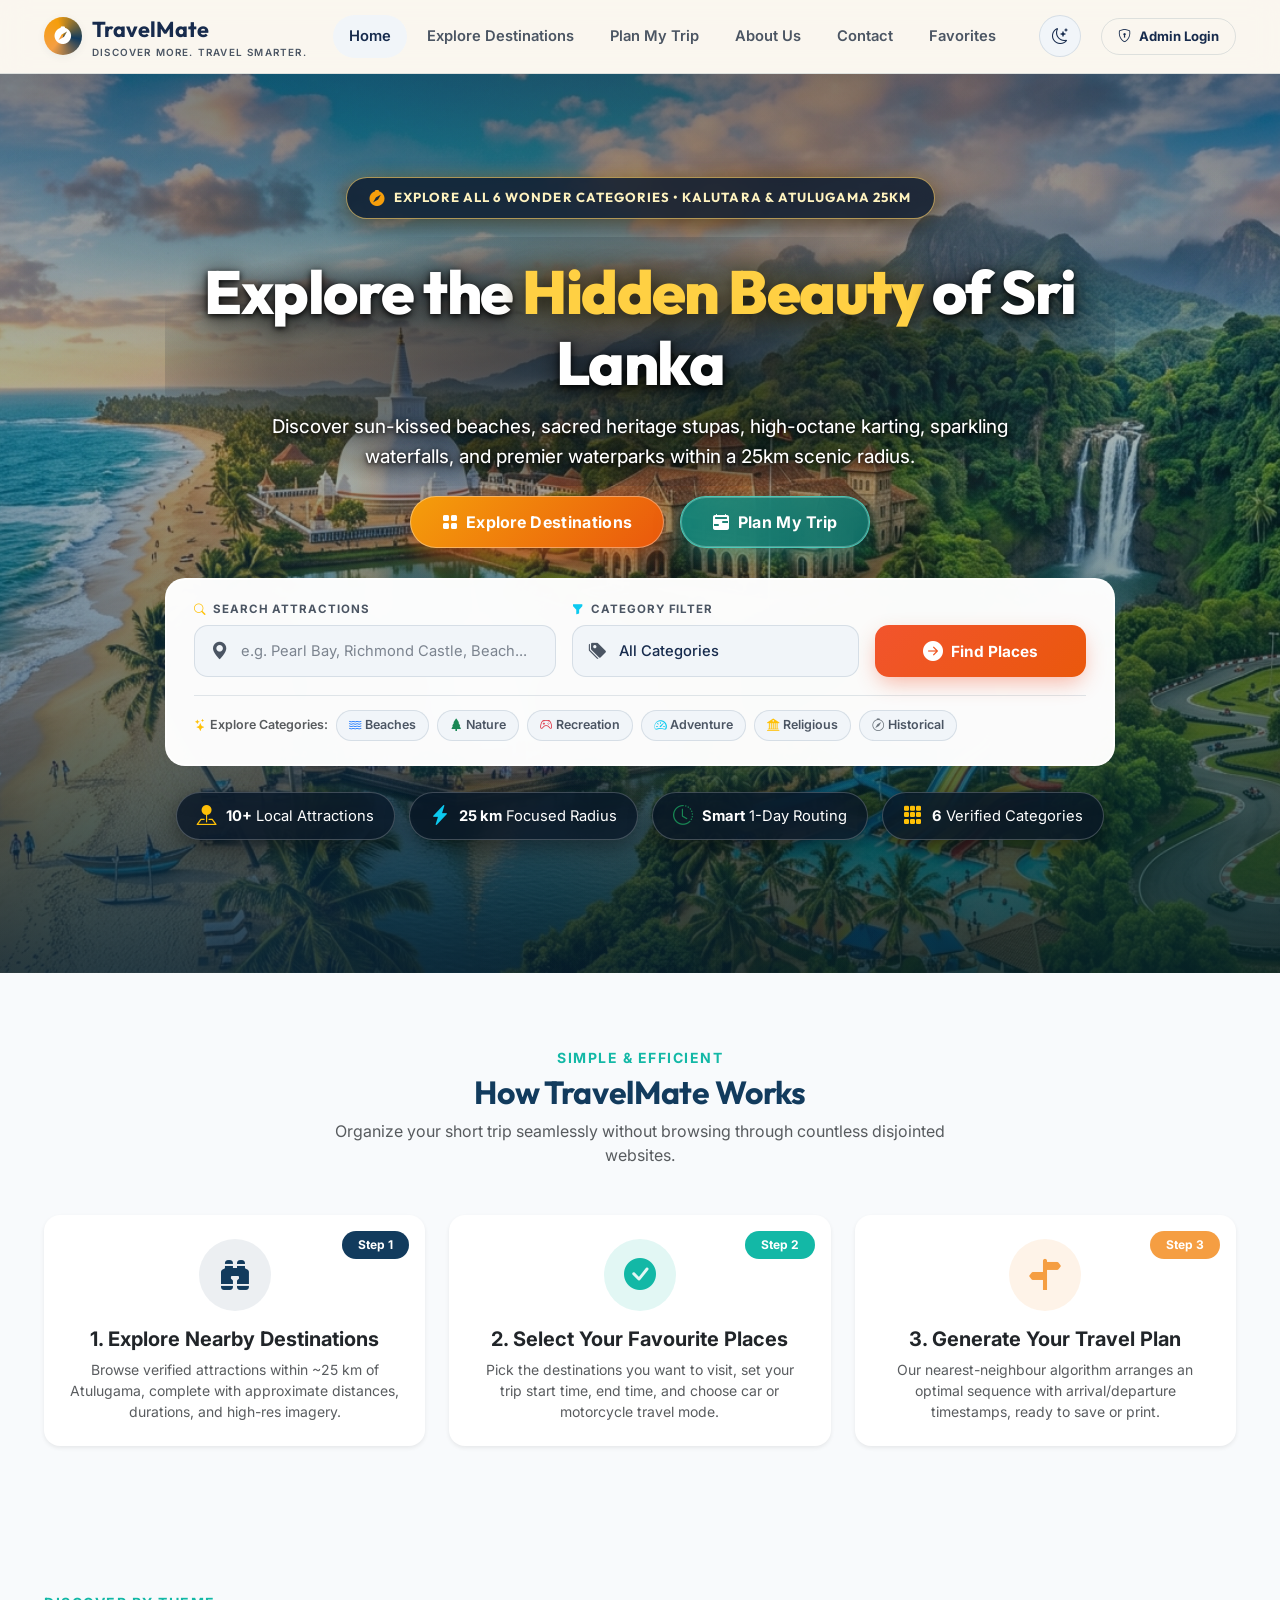
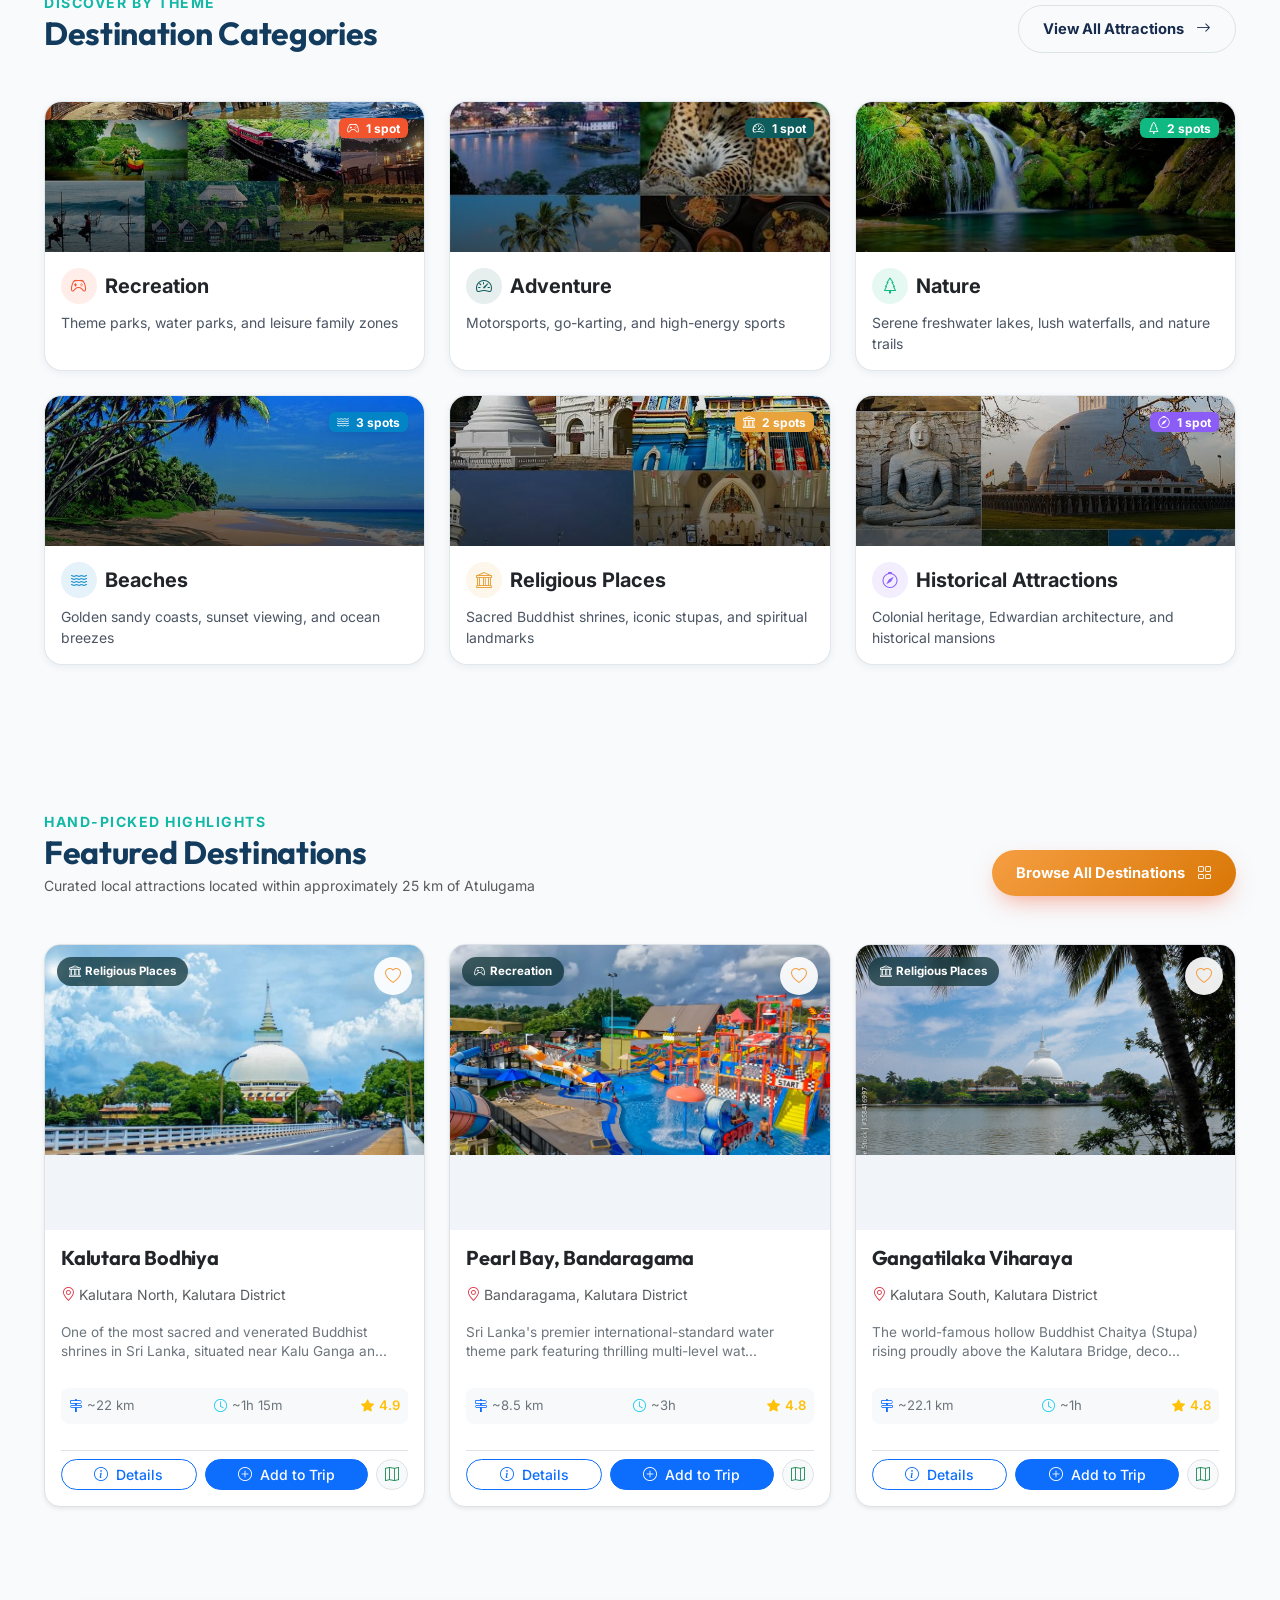
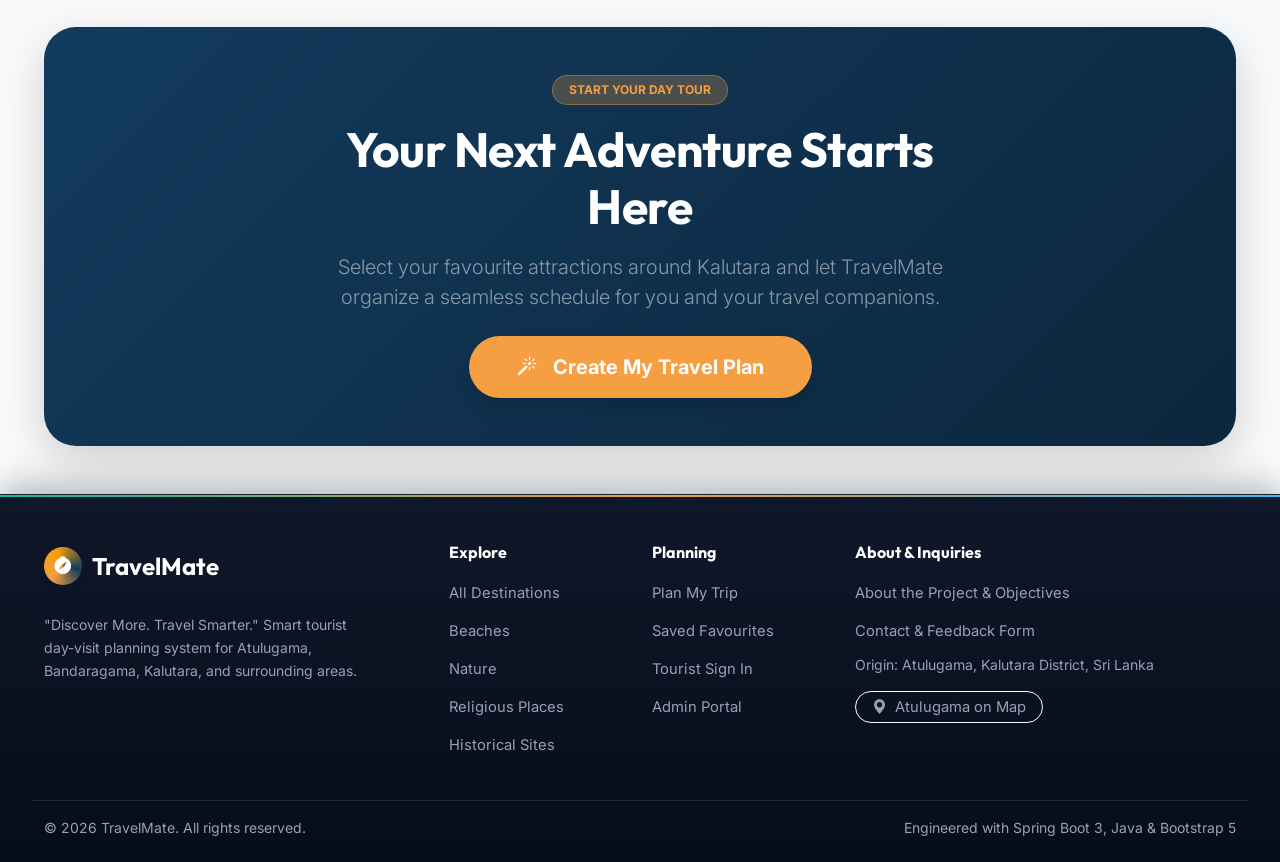
==== commit 2158d789: "feat(home): add multi-category colored hero image, readable typography and palette" ====
--- a/frontend/index.html
+++ b/frontend/index.html
@@ -7,7 +7,7 @@
 <meta name="description" content="Discover breathtaking destinations around Kalutara and Atulugama, Sri Lanka and create your perfect one-day adventure with TravelMate." />
 <link rel="preconnect" href="https://fonts.googleapis.com">
 <link rel="preconnect" href="https://fonts.gstatic.com" crossorigin>
-<link href="https://fonts.googleapis.com/css2?family=Inter:wght@300;400;500;600;700&family=Poppins:wght@500;600;700;800&display=swap" rel="stylesheet">
+<link href="https://fonts.googleapis.com/css2?family=Inter:wght@300;400;500;600;700&family=Outfit:wght@400;500;600;700;800;900&family=Poppins:wght@500;600;700;800&display=swap" rel="stylesheet">
 <link href="https://cdn.jsdelivr.net/npm/bootstrap@5.3.3/dist/css/bootstrap.min.css" rel="stylesheet">
 <link href="https://cdn.jsdelivr.net/npm/bootstrap-icons@1.11.3/font/bootstrap-icons.css" rel="stylesheet">
 <link rel="stylesheet" href="css/style.css">
@@ -39,22 +39,30 @@
 </nav>
 
 <!-- ===================== HERO SECTION ===================== -->
-<header class="tm-hero" style="background: linear-gradient(135deg, rgba(18, 59, 93, 0.92) 0%, rgba(12, 39, 62, 0.88) 100%), url('https://images.unsplash.com/photo-1544735716-392fe2489ffa?auto=format&fit=crop&w=1920&q=80') center/cover no-repeat;">
+<header class="tm-hero">
   <div class="container-tm py-5">
-    <div class="tm-hero-content text-center mx-auto" style="max-width: 960px;">
-      <span class="badge rounded-pill px-3 py-2 mb-3 text-uppercase fw-semibold" style="background: rgba(19, 184, 166, 0.25); color: #13B8A6; border: 1px solid rgba(19, 184, 166, 0.4); letter-spacing: 1px;">
-        <i class="bi bi-geo-alt-fill me-1"></i> Kalutara &amp; Atulugama 25km Day Explorer
-      </span>
-      <h1 class="display-4 fw-bold text-white mb-3" style="font-family: var(--font-display);">Explore the Hidden Beauty of Sri Lanka</h1>
-      <p class="lead text-white-50 mb-4 fs-5 mx-auto text-center" style="max-width: 720px;">
-        Discover breathtaking destinations around Kalutara and create your perfect one-day adventure with TravelMate.
-      </p>
+    <div class="tm-hero-content text-center mx-auto" style="max-width: 980px;">
       
-      <div class="d-flex justify-content-center gap-3 flex-wrap mb-4 pb-2">
-        <a href="places.html" class="btn-tm btn-tm-primary px-4 py-3 fs-6">
+      <div class="tm-hero-badge">
+        <i class="bi bi-compass-fill"></i>
+        <span>Explore All 6 Wonder Categories &bull; Kalutara &amp; Atulugama 25km</span>
+      </div>
+
+      <div class="tm-hero-title-wrap">
+        <h1 class="tm-hero-title">
+          Explore the <span class="tm-hero-highlight">Hidden Beauty</span> of Sri Lanka
+        </h1>
+
+        <p class="tm-hero-lead mb-0">
+          Discover sun-kissed beaches, sacred heritage stupas, high-octane karting, sparkling waterfalls, and premier waterparks within a 25km scenic radius.
+        </p>
+      </div>
+      
+      <div class="tm-hero-actions">
+        <a href="places.html" class="tm-hero-btn-primary">
           <i class="bi bi-grid-fill me-2"></i> Explore Destinations
         </a>
-        <a href="itinerary.html" class="btn-tm btn-tm-accent px-4 py-3 fs-6" style="background: var(--accent); color: #fff;">
+        <a href="itinerary.html" class="tm-hero-btn-secondary">
           <i class="bi bi-calendar2-range-fill me-2"></i> Plan My Trip
         </a>
       </div>
@@ -84,13 +92,13 @@
             <div class="tm-search-input-wrap">
               <i class="bi bi-tags-fill field-icon"></i>
               <select id="heroCategory" class="tm-search-select" aria-label="Category Filter">
-                <option value="">All Categories</option>
-                <option value="1">Recreation</option>
-                <option value="2">Adventure</option>
-                <option value="3">Nature</option>
-                <option value="4">Beaches</option>
-                <option value="5">Religious Places</option>
-                <option value="6">Historical Attractions</option>
+                <option value="">All 6 Categories</option>
+                <option value="1">Recreation (Water &amp; Theme Parks)</option>
+                <option value="2">Adventure (Karting &amp; Sports)</option>
+                <option value="3">Nature (Waterfalls &amp; Lakes)</option>
+                <option value="4">Beaches (Golden Coasts &amp; Sunsets)</option>
+                <option value="5">Religious Places (Stupas &amp; Temples)</option>
+                <option value="6">Historical Attractions (Castles &amp; Heritage)</option>
               </select>
             </div>
           </div>
@@ -103,23 +111,26 @@
           </div>
         </form>
 
-        <!-- Quick Trending Suggestions -->
+        <!-- Quick Trending Suggestions Covering All Categories -->
         <div class="tm-trending-row">
           <span class="d-inline-flex align-items-center gap-1 text-muted small fw-semibold" style="font-size: 0.78rem;">
-            <i class="bi bi-fire text-danger"></i> Popular:
+            <i class="bi bi-stars text-warning"></i> Explore Categories:
           </span>
-          <a href="places.html?q=Richmond+Castle" class="tm-trending-chip">Richmond Castle</a>
-          <a href="places.html?q=Pearl+Bay" class="tm-trending-chip">Pearl Bay</a>
           <a href="places.html?category=4" class="tm-trending-chip"><i class="bi bi-water text-primary"></i> Beaches</a>
-          <a href="places.html?category=3" class="tm-trending-chip"><i class="bi bi-tree text-success"></i> Nature</a>
+          <a href="places.html?category=3" class="tm-trending-chip"><i class="bi bi-tree-fill text-success"></i> Nature</a>
+          <a href="places.html?category=1" class="tm-trending-chip"><i class="bi bi-controller text-danger"></i> Recreation</a>
+          <a href="places.html?category=2" class="tm-trending-chip"><i class="bi bi-speedometer2 text-info"></i> Adventure</a>
+          <a href="places.html?category=5" class="tm-trending-chip"><i class="bi bi-bank2 text-warning"></i> Religious</a>
+          <a href="places.html?category=6" class="tm-trending-chip"><i class="bi bi-compass text-secondary"></i> Historical</a>
         </div>
       </div>
 
       <!-- Hero quick metrics -->
-      <div class="d-flex justify-content-center gap-4 mt-4 pt-2 text-white flex-wrap">
-        <div class="d-flex align-items-center gap-2"><i class="bi bi-pin-map-fill text-warning fs-5"></i><span><b>10+</b> Local Attractions</span></div>
-        <div class="d-flex align-items-center gap-2"><i class="bi bi-lightning-charge-fill text-info fs-5"></i><span><b>25 km</b> Focused Radius</span></div>
-        <div class="d-flex align-items-center gap-2"><i class="bi bi-clock-history text-success fs-5"></i><span><b>Smart</b> 1-Day Routing</span></div>
+      <div class="tm-hero-metrics">
+        <div class="tm-hero-metric-item"><i class="bi bi-pin-map-fill text-warning fs-5"></i><span><b>10+</b> Local Attractions</span></div>
+        <div class="tm-hero-metric-item"><i class="bi bi-lightning-charge-fill text-info fs-5"></i><span><b>25 km</b> Focused Radius</span></div>
+        <div class="tm-hero-metric-item"><i class="bi bi-clock-history text-success fs-5"></i><span><b>Smart</b> 1-Day Routing</span></div>
+        <div class="tm-hero-metric-item"><i class="bi bi-grid-3x3-gap-fill text-warning fs-5"></i><span><b>6</b> Verified Categories</span></div>
       </div>
     </div>
   </div>
--- a/frontend/css/style.css
+++ b/frontend/css/style.css
@@ -10,7 +10,7 @@
    Typography: Poppins (headings), Inter (body)
    ========================================================================== */
 
-@import url('https://fonts.googleapis.com/css2?family=Inter:wght@300;400;500;600;700&family=Poppins:wght@500;600;700;800&display=swap');
+@import url('https://fonts.googleapis.com/css2?family=Inter:wght@300;400;500;600;700&family=Outfit:wght@400;500;600;700;800;900&family=Poppins:wght@500;600;700;800&display=swap');
 
 /* ---------- Design Tokens ---------- */
 :root {
@@ -44,7 +44,7 @@
   --shadow-color: 18, 59, 93;
 
   /* Type */
-  --font-display: "Poppins", -apple-system, BlinkMacSystemFont, "Segoe UI", sans-serif;
+  --font-display: "Outfit", "Poppins", -apple-system, BlinkMacSystemFont, "Segoe UI", sans-serif;
   --font-body: "Inter", -apple-system, BlinkMacSystemFont, "Segoe UI", sans-serif;
 
   /* Radii & shadow */
@@ -205,65 +205,208 @@
   align-items: center; justify-content: center; color: var(--text);
 }
 
-/* ---------- Hero ---------- */
+/* ---------- Hero Section (Full-Color Multi-Category Landscape) ---------- */
 .tm-hero {
   position: relative;
-  background: radial-gradient(120% 140% at 15% 0%, #12615f 0%, var(--teal-deep) 46%, var(--ink) 100%);
+  background-color: #0c1e33;
+  background-image: 
+    linear-gradient(180deg, 
+      rgba(8, 22, 38, 0.55) 0%, 
+      rgba(10, 27, 49, 0.28) 35%, 
+      rgba(8, 20, 36, 0.52) 70%, 
+      rgba(6, 16, 29, 0.85) 100%),
+    url('../js/assets/hero-srilanka-categories.jpg');
+  background-position: center center;
+  background-size: cover;
+  background-repeat: no-repeat;
   color: #fff;
   overflow: hidden;
-  padding: 96px 0 150px;
+  padding: 55px 0 85px;
+  min-height: 84vh;
+  display: flex;
+  align-items: center;
 }
 
 .tm-hero::before {
   content: "";
-  position: absolute; inset: 0;
-  background-image:
-    radial-gradient(circle at 82% 28%, rgba(232, 163, 61, 0.20), transparent 40%),
-    radial-gradient(circle at 68% 60%, rgba(242, 84, 45, 0.16), transparent 45%);
+  position: absolute;
+  inset: 0;
+  /* Soft warm-sun and tropical-teal ambient vignettes that enhance the natural colors */
+  background: 
+    radial-gradient(circle at 50% 15%, rgba(245, 158, 11, 0.12) 0%, transparent 65%),
+    radial-gradient(circle at 10% 90%, rgba(14, 165, 233, 0.16) 0%, transparent 55%),
+    radial-gradient(circle at 90% 85%, rgba(16, 185, 129, 0.14) 0%, transparent 50%);
   pointer-events: none;
-}
-
-.tm-radar {
-  position: absolute; right: -6%; top: 50%; transform: translateY(-50%);
-  width: 620px; height: 620px; max-width: 60vw; max-height: 60vw;
-  opacity: 0.9; pointer-events: none;
-}
-.tm-radar circle.ring { fill: none; stroke: rgba(255,255,255,0.14); stroke-width: 1; }
-.tm-radar circle.ring2 { fill: none; stroke: rgba(255,255,255,0.10); stroke-width: 1; stroke-dasharray: 4 6; }
-.tm-radar .sweep {
-  transform-origin: center;
-  animation: tm-sweep 7s linear infinite;
-}
-@keyframes tm-sweep { to { transform: rotate(360deg); } }
-.tm-radar .pin { fill: var(--gold); }
-.tm-radar .pin.p2 { fill: var(--coral); }
-.tm-radar .pulse { animation: tm-pulse 2.4s ease-out infinite; transform-origin: center; }
-.tm-radar .pulse.delay { animation-delay: 1.2s; }
-@keyframes tm-pulse {
-  0% { opacity: 0.55; transform: scale(0.3); }
-  100% { opacity: 0; transform: scale(3.2); }
-}
-
-.tm-hero-content { position: relative; z-index: 2; max-width: 640px; }
-.tm-hero .eyebrow { color: var(--gold); }
-.tm-hero h1 {
-  font-size: clamp(2.4rem, 5vw, 3.8rem);
-  font-weight: 600; line-height: 1.06; margin: 14px 0 20px;
-}
-.tm-hero h1 em { font-style: italic; color: var(--gold); }
-.tm-hero p.lead { 
-  font-size: 1.15rem; 
-  color: rgba(255, 255, 255, 0.82); 
-  max-width: 720px; 
-  margin-left: auto; 
-  margin-right: auto; 
-  margin-bottom: 30px; 
-  text-align: center; 
-}
-
-.tm-hero-stats { display: flex; gap: 34px; margin-top: 48px; flex-wrap: wrap; }
-.tm-hero-stats .stat b { font-family: var(--font-display); font-size: 1.9rem; display: block; color: #fff; }
-.tm-hero-stats .stat span { font-size: 0.8rem; color: rgba(255,255,255,0.6); text-transform: uppercase; letter-spacing: 0.08em; }
+  z-index: 1;
+}
+
+.tm-hero-content {
+  position: relative;
+  z-index: 2;
+  max-width: 980px;
+  margin: 0 auto;
+  padding: 0 15px;
+}
+
+.tm-hero-badge {
+  display: inline-flex;
+  align-items: center;
+  gap: 8px;
+  padding: 8px 22px;
+  border-radius: var(--r-pill);
+  background: rgba(10, 25, 45, 0.82);
+  backdrop-filter: blur(16px);
+  -webkit-backdrop-filter: blur(16px);
+  border: 1.5px solid rgba(255, 209, 102, 0.65);
+  color: #fff3bf;
+  font-family: var(--font-display);
+  font-weight: 700;
+  font-size: 0.82rem;
+  letter-spacing: 0.08em;
+  text-transform: uppercase;
+  box-shadow: 0 8px 25px rgba(0, 0, 0, 0.45), 0 0 18px rgba(245, 158, 11, 0.25);
+  margin-bottom: 18px;
+  transition: all var(--transition);
+}
+
+.tm-hero-badge:hover {
+  transform: translateY(-2px);
+  border-color: #ffd166;
+  box-shadow: 0 10px 30px rgba(0, 0, 0, 0.55), 0 0 24px rgba(245, 158, 11, 0.4);
+}
+
+.tm-hero-badge i {
+  color: #f59e0b;
+  font-size: 1rem;
+}
+
+.tm-hero-title-wrap {
+  background: radial-gradient(ellipse at 50% 50%, rgba(6, 18, 34, 0.68) 0%, rgba(6, 18, 34, 0.38) 55%, transparent 80%);
+  padding: 20px 24px 14px;
+  border-radius: var(--r-lg);
+  margin-bottom: 10px;
+}
+
+.tm-hero-title {
+  font-family: var(--font-display);
+  font-size: clamp(2.3rem, 5vw, 3.8rem);
+  font-weight: 800;
+  line-height: 1.16;
+  letter-spacing: -0.025em;
+  color: #ffffff;
+  margin-bottom: 14px;
+  text-shadow: 0 4px 24px rgba(0, 0, 0, 0.95), 0 2px 6px rgba(0, 0, 0, 0.95);
+}
+
+.tm-hero-highlight {
+  color: #ffd043;
+  text-shadow: 0 4px 22px rgba(0, 0, 0, 0.95), 0 0 30px rgba(255, 208, 67, 0.45);
+  display: inline-block;
+  font-weight: 850;
+}
+
+.tm-hero-lead {
+  font-size: clamp(1.02rem, 1.8vw, 1.18rem);
+  font-weight: 450;
+  color: #ffffff;
+  line-height: 1.6;
+  max-width: 740px;
+  margin-left: auto;
+  margin-right: auto;
+  margin-bottom: 24px;
+  text-shadow: 0 2px 14px rgba(0, 0, 0, 0.95), 0 1px 4px rgba(0, 0, 0, 0.95);
+}
+
+.tm-hero-actions {
+  display: flex;
+  justify-content: center;
+  gap: 16px;
+  flex-wrap: wrap;
+  margin-bottom: 30px;
+}
+
+.tm-hero-btn-primary {
+  background: linear-gradient(135deg, #f59e0b 0%, #ea580c 100%);
+  color: #ffffff !important;
+  font-weight: 700;
+  font-size: 1rem;
+  letter-spacing: 0.02em;
+  border-radius: var(--r-pill);
+  padding: 13px 32px;
+  border: none;
+  box-shadow: 0 10px 28px -4px rgba(234, 88, 12, 0.65), 0 0 0 1px rgba(255, 255, 255, 0.35) inset;
+  transition: all var(--transition);
+  display: inline-flex;
+  align-items: center;
+  text-decoration: none;
+}
+
+.tm-hero-btn-primary:hover {
+  transform: translateY(-2px);
+  box-shadow: 0 16px 36px -4px rgba(234, 88, 12, 0.8), 0 0 0 1px rgba(255, 255, 255, 0.5) inset;
+  filter: brightness(1.08);
+}
+
+.tm-hero-btn-secondary {
+  background: linear-gradient(135deg, rgba(13, 148, 136, 0.82) 0%, rgba(15, 118, 110, 0.88) 100%);
+  backdrop-filter: blur(14px);
+  -webkit-backdrop-filter: blur(14px);
+  color: #ffffff !important;
+  font-weight: 700;
+  font-size: 1rem;
+  letter-spacing: 0.02em;
+  border-radius: var(--r-pill);
+  padding: 13px 32px;
+  border: 1.5px solid rgba(94, 234, 212, 0.7);
+  box-shadow: 0 10px 28px -4px rgba(13, 148, 136, 0.55), 0 0 0 1px rgba(255, 255, 255, 0.25) inset;
+  transition: all var(--transition);
+  display: inline-flex;
+  align-items: center;
+  text-decoration: none;
+}
+
+.tm-hero-btn-secondary:hover {
+  background: linear-gradient(135deg, rgba(20, 184, 166, 0.92) 0%, rgba(13, 148, 136, 0.95) 100%);
+  transform: translateY(-2px);
+  box-shadow: 0 16px 36px -4px rgba(13, 148, 136, 0.7);
+  border-color: #a7f3d0;
+}
+
+/* Quick Metrics Row */
+.tm-hero-metrics {
+  display: flex;
+  justify-content: center;
+  gap: 14px;
+  margin-top: 26px;
+  flex-wrap: wrap;
+}
+
+.tm-hero-metric-item {
+  display: flex;
+  align-items: center;
+  gap: 9px;
+  background: rgba(8, 22, 38, 0.80);
+  backdrop-filter: blur(16px);
+  -webkit-backdrop-filter: blur(16px);
+  border: 1px solid rgba(255, 255, 255, 0.22);
+  border-radius: var(--r-pill);
+  padding: 8px 20px;
+  color: #ffffff;
+  font-size: 0.92rem;
+  box-shadow: 0 8px 24px rgba(0, 0, 0, 0.45);
+  transition: all var(--transition);
+}
+
+.tm-hero-metric-item:hover {
+  transform: translateY(-2px);
+  border-color: rgba(255, 215, 0, 0.5);
+  background: rgba(10, 28, 48, 0.92);
+}
+
+.tm-hero-metric-item b {
+  color: #ffffff;
+  font-weight: 700;
+}
 
 /* ---------- Hero Search Card ---------- */
 .tm-search-card {
